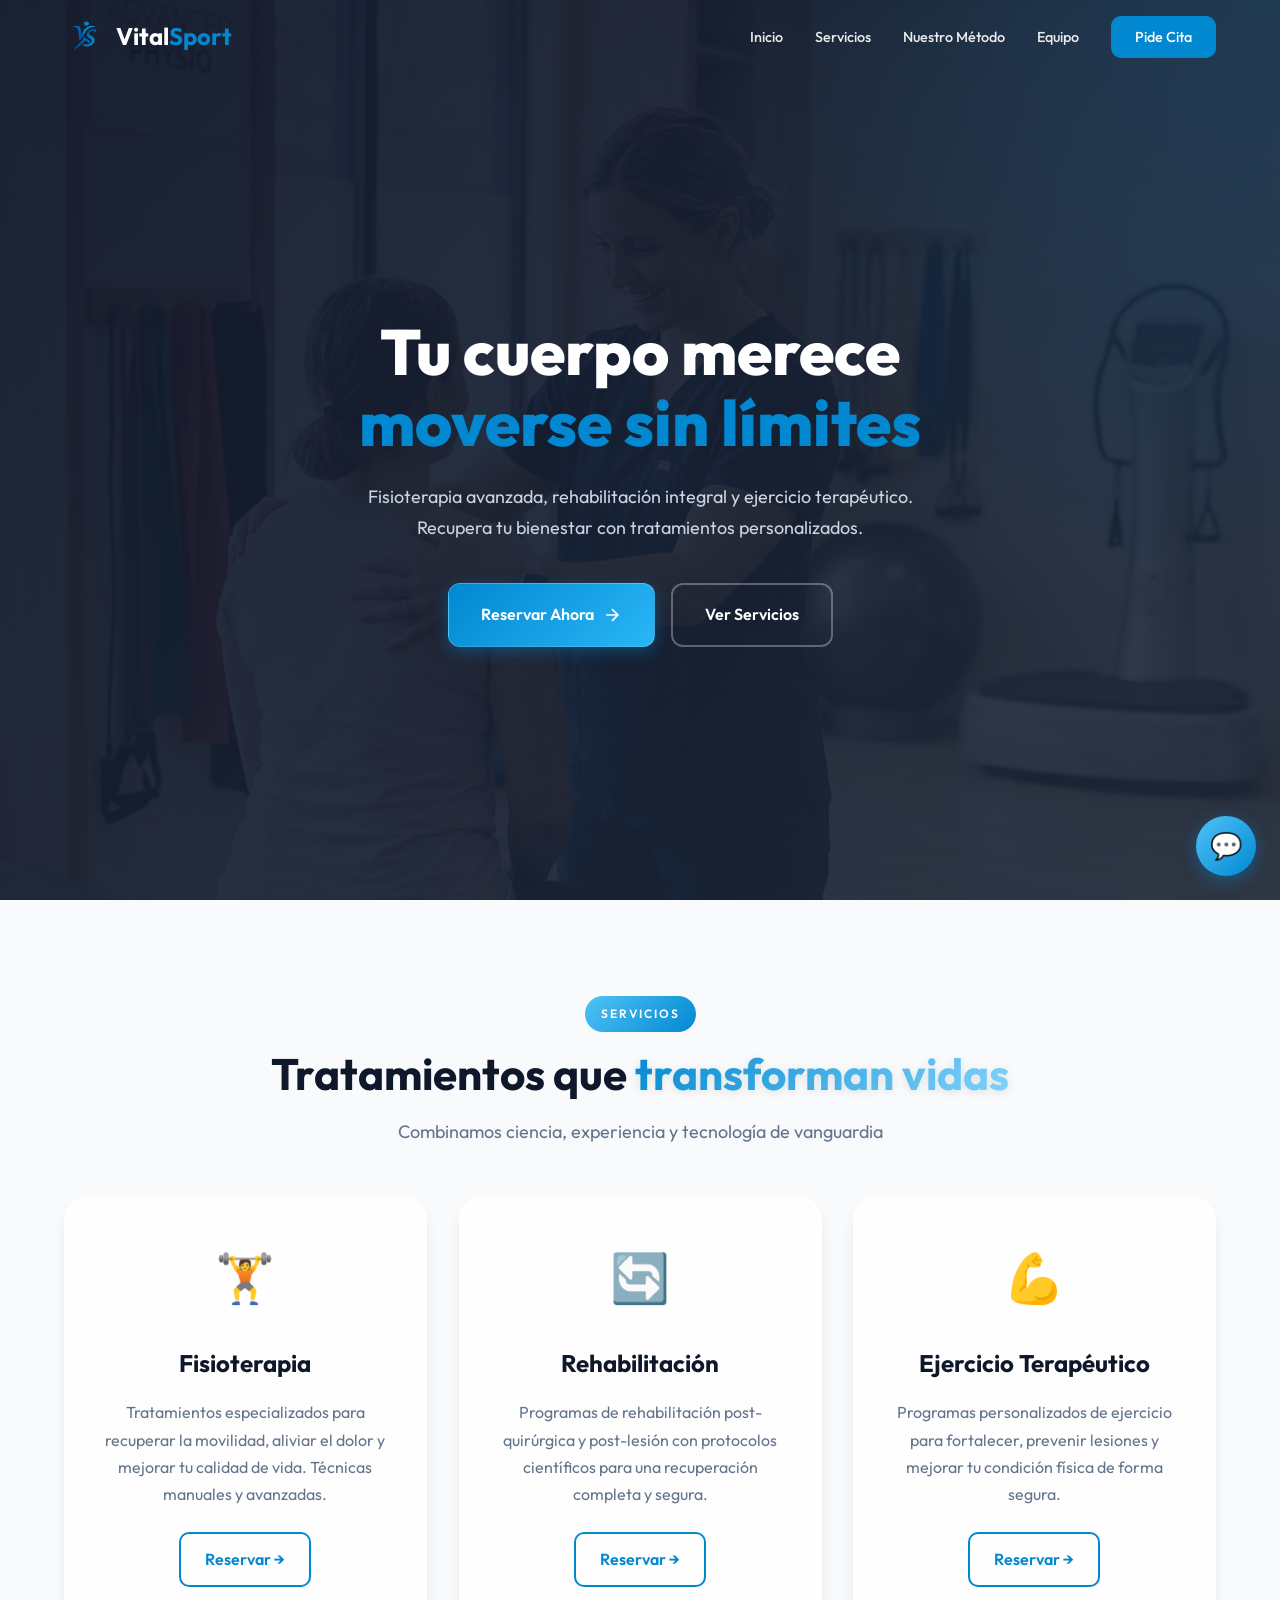
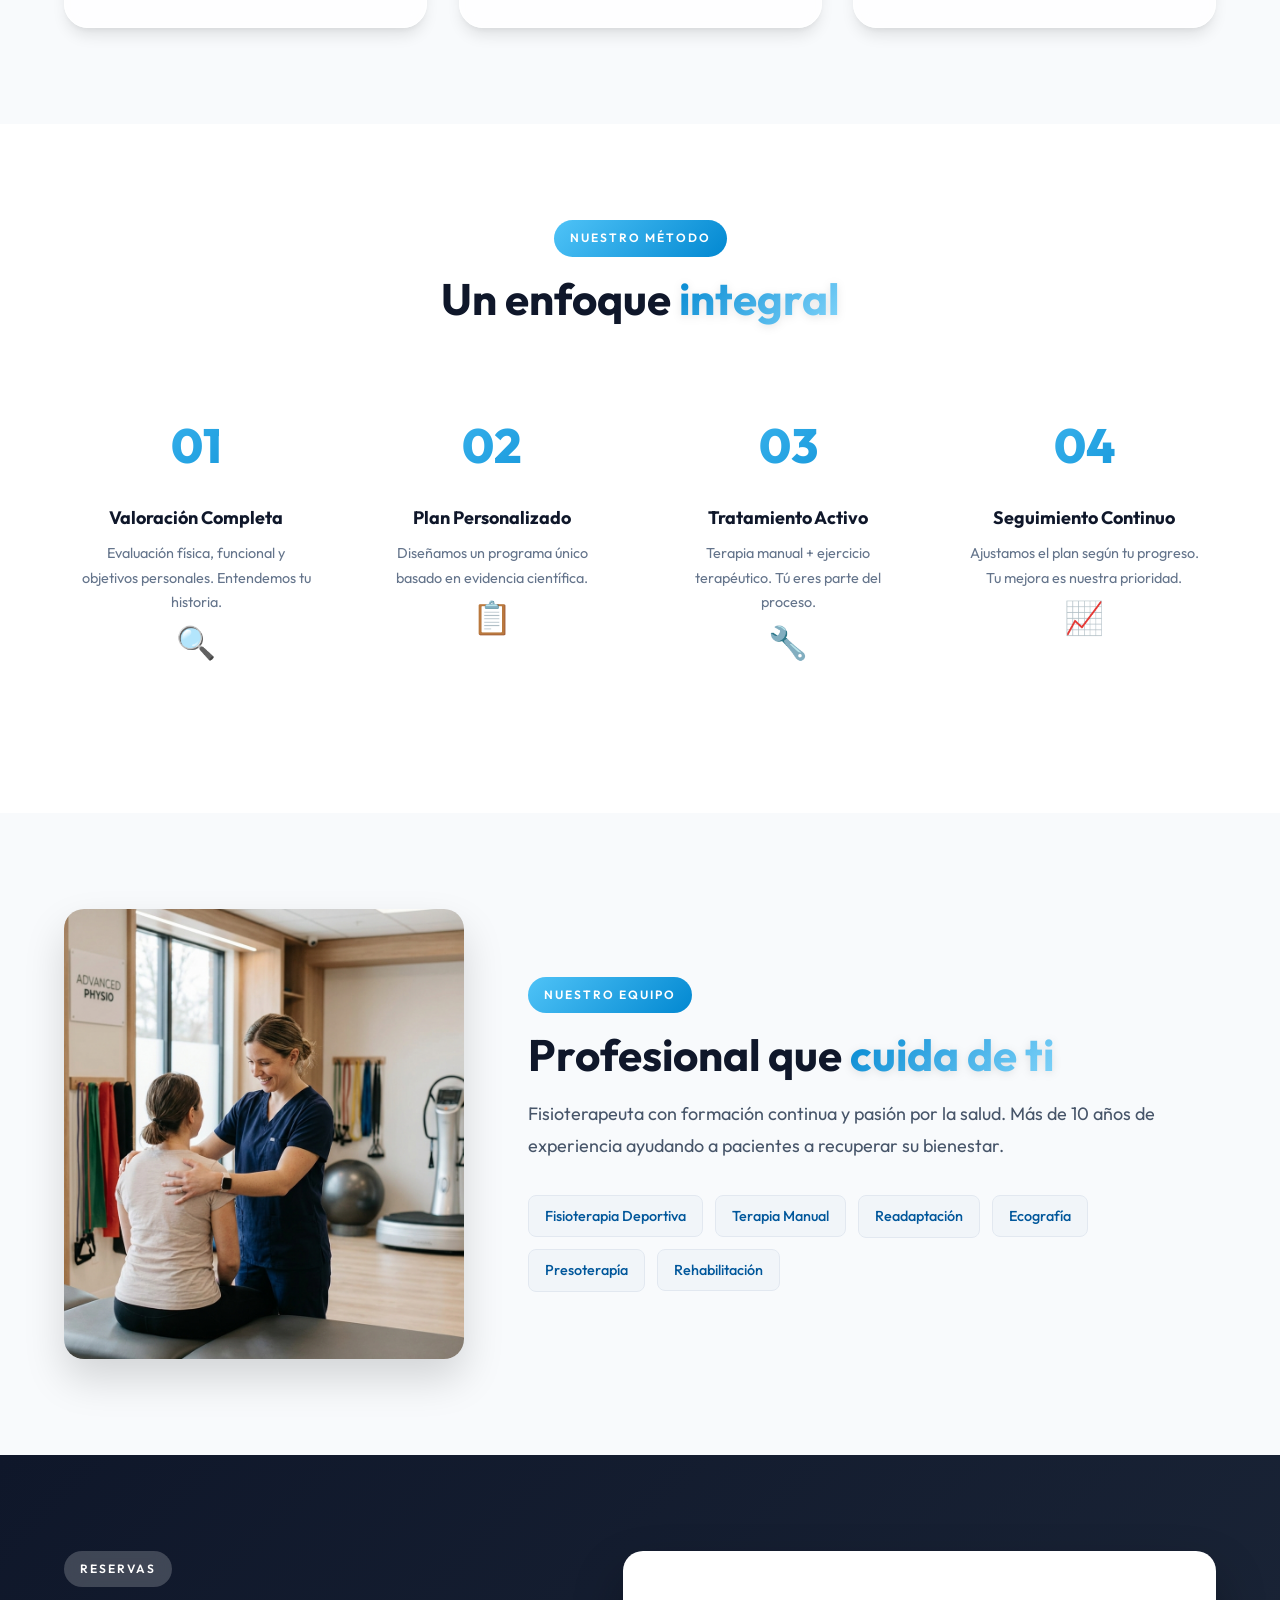
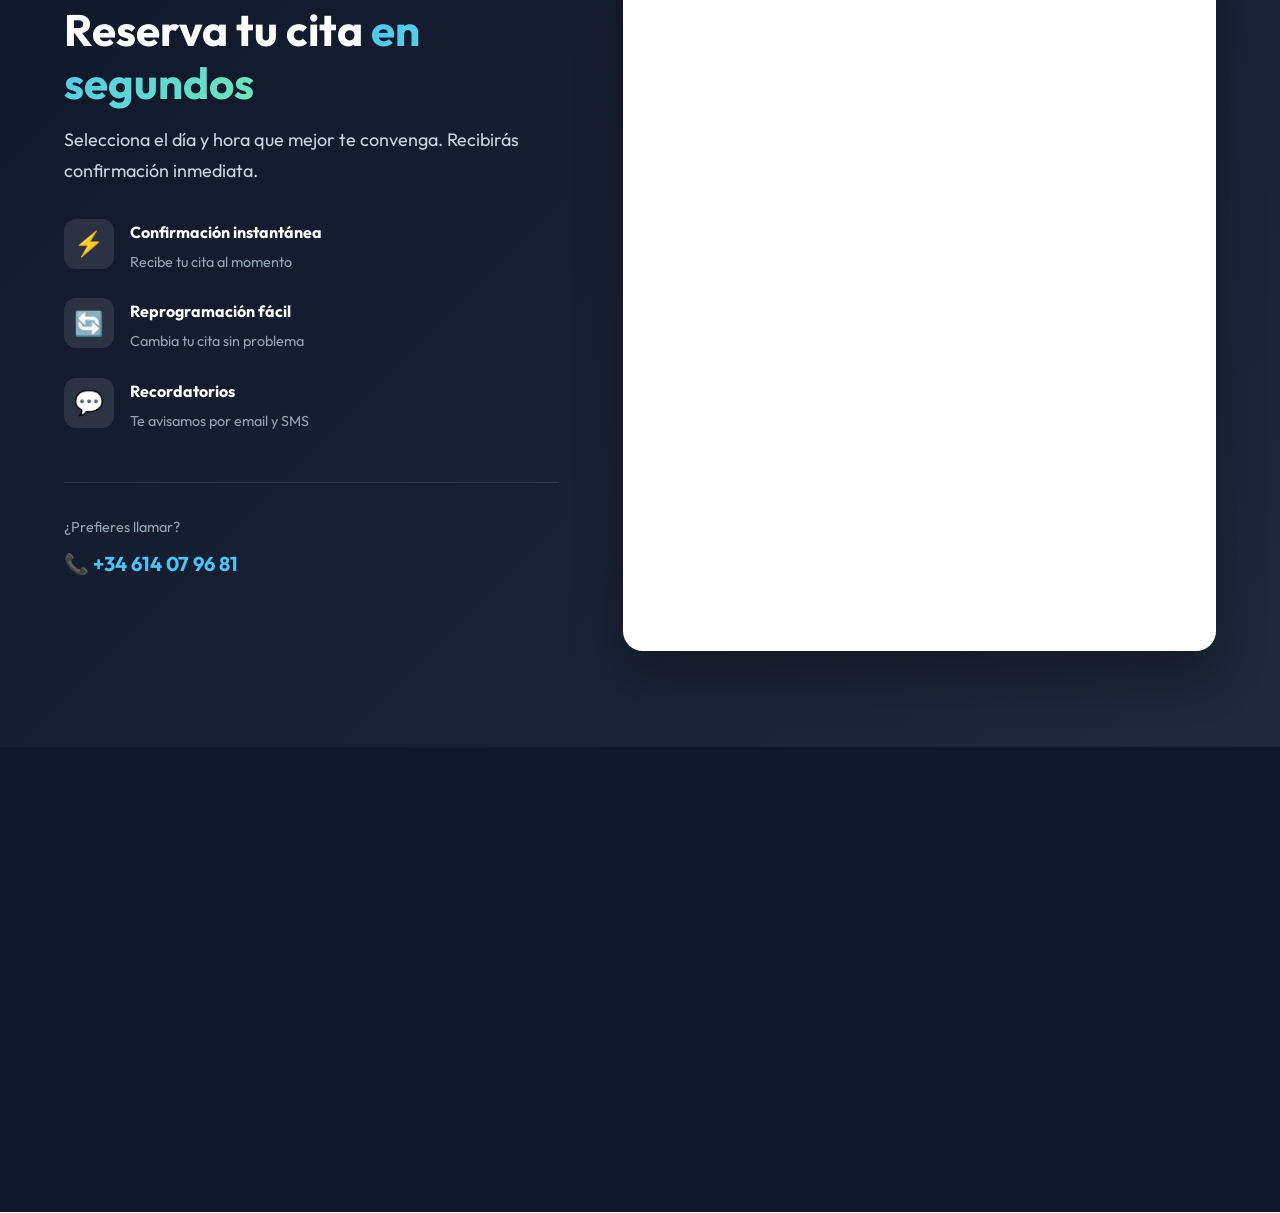
==== index.html @ 3bcfff17 "refactor: move chat assistant styles into local scope and update UI component layout" ====
<!DOCTYPE html>
<html lang="es">

<head>
    <meta charset="UTF-8">
    <meta name="viewport" content="width=device-width, initial-scale=1.0">

    <!-- Primary Meta Tags -->
    <title>VitalSport</title>
    <meta name="title" content="VitalSport - Fisioterapia Algemesí Valencia">
    <meta name="description"
        content="🏆 Clínica de Fisioterapia en Algemesí (Valencia). Especialistas en rehabilitación deportiva, ejercicio terapéutico, terapia manual y readaptación. ✅ Reserva tu cita: 614 07 96 81">
    <meta name="keywords"
        content="fisioterapia algemesí, fisioterapeuta algemesí valencia, clínica fisioterapia algemesí, rehabilitación deportiva algemesí, ejercicio terapéutico valencia, terapia manual algemesí, readaptación lesiones, fisioterapia la ribera, fisio algemesí, ecografía fisioterapia, presoterapia algemesí, vitalsport">
    <meta name="author" content="VitalSport - Clínica de Fisioterapia">
    <meta name="robots" content="index, follow, max-image-preview:large, max-snippet:-1, max-video-preview:-1">
    <link rel="canonical" href="https://vitalsport.es/">

    <!-- Geo Tags -->
    <meta name="geo.region" content="ES-V">
    <meta name="geo.placename" content="Algemesí, Valencia, España">
    <meta name="geo.position" content="39.223;-0.435">
    <meta name="ICBM" content="39.223, -0.435">

    <!-- Language -->
    <meta http-equiv="content-language" content="es-ES">
    <meta name="language" content="Spanish">

    <!-- Favicon & App Icons -->
    <link rel="icon" type="image/png" sizes="32x32" href="logo_icon.png">
    <link rel="icon" type="image/png" sizes="16x16" href="logo_icon.png">
    <link rel="apple-touch-icon" sizes="180x180" href="logo_icon.png">
    <link rel="manifest" href="manifest.json">
    <meta name="theme-color" content="#0288d1">
    <meta name="apple-mobile-web-app-capable" content="yes">
    <meta name="apple-mobile-web-app-status-bar-style" content="black-translucent">
    <meta name="apple-mobile-web-app-title" content="VitalSport">
    <meta name="application-name" content="VitalSport">
    <meta name="msapplication-TileColor" content="#0288d1">

    <!-- Open Graph / Facebook -->
    <meta property="og:type" content="website">
    <meta property="og:url" content="https://vitalsport.es/">
    <meta property="og:site_name" content="VitalSport">
    <meta property="og:title" content="Fisioterapia Algemesí Valencia | VitalSport - Tu Clínica de Confianza">
    <meta property="og:description"
        content="Clínica de fisioterapia en Algemesí especializada en rehabilitación deportiva, ejercicio terapéutico y terapia manual. Reserva tu cita: 614 07 96 81">
    <meta property="og:image" content="https://vitalsport.es/hero-image.png">
    <meta property="og:image:width" content="1200">
    <meta property="og:image:height" content="630">
    <meta property="og:image:alt" content="VitalSport - Clínica de Fisioterapia en Algemesí">
    <meta property="og:locale" content="es_ES">

    <!-- Twitter Card -->
    <meta name="twitter:card" content="summary_large_image">
    <meta name="twitter:url" content="https://vitalsport.es/">
    <meta name="twitter:title" content="Fisioterapia Algemesí | VitalSport">
    <meta name="twitter:description"
        content="Clínica de fisioterapia en Algemesí. Rehabilitación deportiva, ejercicio terapéutico y terapia manual. Reserva: 614 07 96 81">
    <meta name="twitter:image" content="https://vitalsport.es/hero-image.png">
    <meta name="twitter:image:alt" content="VitalSport - Clínica de Fisioterapia">

    <!-- Performance & Resource Hints -->
    <link rel="preconnect" href="https://fonts.googleapis.com" crossorigin>
    <link rel="preconnect" href="https://fonts.gstatic.com" crossorigin>
    <link rel="dns-prefetch" href="https://assets.calendly.com">
    <link rel="preconnect" href="https://assets.calendly.com">
    <link rel="preload" as="image" href="hero-image.png" fetchpriority="high">
    <link rel="preload" as="image" href="logo_icon.png">
    <link rel="preload" href="https://fonts.googleapis.com/css2?family=Outfit:wght@300;400;500;600;700;800&display=swap"
        as="style">

    <!-- Fonts with optimized loading -->
    <link href="https://fonts.googleapis.com/css2?family=Outfit:wght@300;400;500;600;700;800&display=swap"
        rel="stylesheet" media="print" onload="this.media='all'">
    <noscript>
        <link href="https://fonts.googleapis.com/css2?family=Outfit:wght@300;400;500;600;700;800&display=swap"
            rel="stylesheet">
    </noscript>

    <!-- Stylesheet -->
    <link rel="stylesheet" href="styles.css?v=2.0.1">

    <!-- JSON-LD Structured Data - LocalBusiness -->
    <script type="application/ld+json">
    {
      "@context": "https://schema.org",
      "@type": ["MedicalBusiness", "PhysicalTherapy", "LocalBusiness"],
      "name": "VitalSport",
      "alternateName": "VitalSport Fisioterapia",
      "description": "Clínica de fisioterapia en Algemesí especializada en rehabilitación deportiva, ejercicio terapéutico y terapia manual",
      "image": "https://vitalsport.es/hero-image.png",
      "logo": "https://vitalsport.es/logo_icon.png",
      "@id": "https://vitalsport.es/#organization",
      "url": "https://vitalsport.es",
      "telephone": "+34614079681",
      "email": "vitalsportfisioterapia@gmail.com",
      "priceRange": "€€",
      "address": {
        "@type": "PostalAddress",
        "streetAddress": "C/ Covadonga, 13B",
        "addressLocality": "Algemesí",
        "addressRegion": "Valencia",
        "postalCode": "46680",
        "addressCountry": "ES"
      },
      "geo": {
        "@type": "GeoCoordinates",
        "latitude": 39.223,
        "longitude": -0.435
      },
      "openingHoursSpecification": [
        {
          "@type": "OpeningHoursSpecification",
          "dayOfWeek": ["Monday", "Tuesday", "Wednesday", "Thursday", "Friday"],
          "opens": "09:00",
          "closes": "20:00"
        }
      ],
      "sameAs": [
        "https://www.instagram.com/vitalsport",
        "https://www.facebook.com/vitalsport",
        "https://wa.me/34614079681"
      ],
      "areaServed": [
        {
          "@type": "City",
          "name": "Algemesí"
        },
        {
          "@type": "City",
          "name": "Valencia"
        },
        {
          "@type": "AdministrativeArea",
          "name": "La Ribera"
        }
      ],
      "hasOfferCatalog": {
        "@type": "OfferCatalog",
        "name": "Servicios de Fisioterapia",
        "itemListElement": [
          {
            "@type": "Offer",
            "itemOffered": {
              "@type": "Service",
              "name": "Fisioterapia Deportiva",
              "description": "Tratamientos especializados para recuperar la movilidad y aliviar el dolor"
            }
          },
          {
            "@type": "Offer",
            "itemOffered": {
              "@type": "Service",
              "name": "Rehabilitación",
              "description": "Programas de rehabilitación post-quirúrgica y post-lesión"
            }
          },
          {
            "@type": "Offer",
            "itemOffered": {
              "@type": "Service",
              "name": "Ejercicio Terapéutico",
              "description": "Programas personalizados de ejercicio para fortalecer y prevenir lesiones"
            }
          }
        ]
      }
    }
    </script>

    <!-- JSON-LD Structured Data - BreadcrumbList -->
    <script type="application/ld+json">
    {
      "@context": "https://schema.org",
      "@type": "BreadcrumbList",
      "itemListElement": [
        {
          "@type": "ListItem",
          "position": 1,
          "name": "Inicio",
          "item": "https://vitalsport.es/"
        },
        {
          "@type": "ListItem",
          "position": 2,
          "name": "Servicios",
          "item": "https://vitalsport.es/#services"
        },
        {
          "@type": "ListItem",
          "position": 3,
          "name": "Reservar Cita",
          "item": "https://vitalsport.es/#booking"
        }
      ]
    }
    </script>

    <!-- JSON-LD Structured Data - FAQPage -->
    <script type="application/ld+json">
    {
      "@context": "https://schema.org",
      "@type": "FAQPage",
      "mainEntity": [
        {
          "@type": "Question",
          "name": "¿Dónde está ubicada la clínica VitalSport?",
          "acceptedAnswer": {
            "@type": "Answer",
            "text": "VitalSport está ubicada en C/ Covadonga, 13B, Algemesí, Valencia 46680. Atendemos a pacientes de Algemesí y toda la comarca de La Ribera."
          }
        },
        {
          "@type": "Question",
          "name": "¿Qué servicios de fisioterapia ofrecen?",
          "acceptedAnswer": {
            "@type": "Answer",
            "text": "Ofrecemos fisioterapia deportiva, rehabilitación post-quirúrgica y post-lesión, ejercicio terapéutico personalizado, terapia manual, readaptación, ecografía y presoterapía."
          }
        },
        {
          "@type": "Question",
          "name": "¿Cómo puedo reservar una cita?",
          "acceptedAnswer": {
            "@type": "Answer",
            "text": "Puedes reservar tu cita llamando al 614 07 96 81, por WhatsApp al mismo número, o a través de nuestro sistema de reservas online en la web."
          }
        },
        {
          "@type": "Question",
          "name": "¿Cuál es el horario de atención?",
          "acceptedAnswer": {
            "@type": "Answer",
            "text": "Atendemos de lunes a viernes de 9:00 a 20:00 horas."
          }
        }
      ]
    }
    </script>
</head>

<body>
    <!-- Skip to main content for accessibility -->
    <a href="#main-content" class="skip-to-content">Saltar al contenido principal</a>

    <header class="header" id="header" role="banner">
        <nav class="nav container" role="navigation" aria-label="Navegación principal">
            <a href="#home" class="nav__logo" aria-label="VitalSport - Ir al inicio">
                <img src="logo_icon.png" alt="Logo VitalSport Fisioterapia" class="logo-symbol" width="40" height="40">
                <span class="logo-text">Vital<span class="logo-accent">Sport</span></span>
            </a>
            <ul class="nav__menu" id="nav-menu">
                <li class="nav__close-li">
                    <button class="nav__close" id="nav-close" aria-label="Cerrar menú">
                        <svg width="24" height="24" viewBox="0 0 24 24" fill="none" stroke="currentColor" stroke-width="2">
                            <line x1="18" y1="6" x2="6" y2="18"></line>
                            <line x1="6" y1="6" x2="18" y2="18"></line>
                        </svg>
                    </button>
                </li>
                <li class="nav__item"><a href="#home" class="nav__link">Inicio</a></li>
                <li class="nav__item"><a href="#services" class="nav__link">Servicios</a></li>
                <li class="nav__item"><a href="#method" class="nav__link">Nuestro Método</a></li>
                <li class="nav__item"><a href="#team" class="nav__link">Equipo</a></li>
                <li class="nav__item"><a href="#booking" class="nav__link nav__cta">Pide Cita</a></li>
            </ul>
            <button class="nav__toggle" id="nav-toggle" aria-label="Abrir menú de navegación" aria-expanded="false">
                <span></span>
                <span></span>
                <span></span>
            </button>
        </nav>
    </header>

    <main id="main-content" role="main">
        <section class="hero" id="home">
            <div class="hero__overlay"></div>
            <div class="hero__content container">
                <h1 class="hero__title">Tu cuerpo merece <span class="highlight">moverse sin límites</span></h1>
                <p class="hero__subtitle">Fisioterapia avanzada, rehabilitación integral y ejercicio terapéutico.
                    Recupera
                    tu bienestar con tratamientos personalizados.</p>
                <div class="hero__buttons">
                    <a href="#booking" class="btn btn--primary btn--glow">
                        <span>Reservar Ahora</span>
                        <svg width="20" height="20" viewBox="0 0 24 24" fill="none" stroke="currentColor"
                            stroke-width="2">
                            <path d="M5 12h14M12 5l7 7-7 7" />
                        </svg>
                    </a>
                    <a href="#services" class="btn btn--secondary">Ver Servicios</a>
                </div>
            </div>
        </section>

        <section class="services" id="services">
            <div class="container">
                <div class="section-header section-header--center">
                    <span class="section-tag">Servicios</span>
                    <h2 class="section__title">Tratamientos que <span class="gradient-text">transforman vidas</span>
                    </h2>
                    <p class="section__subtitle">Combinamos ciencia, experiencia y tecnología de vanguardia</p>
                </div>

                <div class="services__grid">
                    <article class="service-card">
                        <div class="service-card__icon">🏋️</div>
                        <h3 class="service-card__title">Fisioterapia</h3>
                        <p class="service-card__description">Tratamientos especializados para recuperar la movilidad,
                            aliviar el dolor y mejorar tu calidad de vida. Técnicas manuales y avanzadas.</p>
                        <a href="#booking" class="service-card__link">Reservar →</a>
                    </article>

                    <article class="service-card">
                        <div class="service-card__icon">🔄</div>
                        <h3 class="service-card__title">Rehabilitación</h3>
                        <p class="service-card__description">Programas de rehabilitación post-quirúrgica y post-lesión
                            con
                            protocolos científicos para una recuperación completa y segura.</p>
                        <a href="#booking" class="service-card__link">Reservar →</a>
                    </article>

                    <article class="service-card">
                        <div class="service-card__icon">💪</div>
                        <h3 class="service-card__title">Ejercicio Terapéutico</h3>
                        <p class="service-card__description">Programas personalizados de ejercicio para fortalecer,
                            prevenir
                            lesiones y mejorar tu condición física de forma segura.</p>
                        <a href="#booking" class="service-card__link">Reservar →</a>
                    </article>
                </div>
            </div>
        </section>

        <section class="method" id="method">
            <div class="container">
                <div class="section-header section-header--center">
                    <span class="section-tag">Nuestro Método</span>
                    <h2 class="section__title">Un enfoque <span class="gradient-text">integral</span></h2>
                </div>

                <div class="method__steps">
                    <div class="method-step">
                        <div class="method-step__number">01</div>
                        <div class="method-step__content">
                            <h3>Valoración Completa</h3>
                            <p>Evaluación física, funcional y objetivos personales. Entendemos tu historia.</p>
                        </div>
                        <div class="method-step__icon">🔍</div>
                    </div>

                    <div class="method-step">
                        <div class="method-step__number">02</div>
                        <div class="method-step__content">
                            <h3>Plan Personalizado</h3>
                            <p>Diseñamos un programa único basado en evidencia científica.</p>
                        </div>
                        <div class="method-step__icon">📋</div>
                    </div>

                    <div class="method-step">
                        <div class="method-step__number">03</div>
                        <div class="method-step__content">
                            <h3>Tratamiento Activo</h3>
                            <p>Terapia manual + ejercicio terapéutico. Tú eres parte del proceso.</p>
                        </div>
                        <div class="method-step__icon">🔧</div>
                    </div>

                    <div class="method-step">
                        <div class="method-step__number">04</div>
                        <div class="method-step__content">
                            <h3>Seguimiento Continuo</h3>
                            <p>Ajustamos el plan según tu progreso. Tu mejora es nuestra prioridad.</p>
                        </div>
                        <div class="method-step__icon">📈</div>
                    </div>
                </div>
            </div>
        </section>

        <section class="team" id="team">
            <div class="container">
                <div class="team__layout team__layout--single">
                    <div class="team__image">
                        <img src="hero-image.png" alt="Nuestra fisioterapeuta" loading="lazy">
                    </div>
                    <div class="team__info">
                        <span class="section-tag">Nuestro Equipo</span>
                        <h2 class="section__title section__title--left">Profesional que <span
                                class="gradient-text">cuida de
                                ti</span></h2>
                        <p class="team__description">Fisioterapeuta con formación continua y pasión por la salud. Más de
                            10
                            años de experiencia ayudando a pacientes a recuperar su bienestar.</p>

                        <div class="team__skills">
                            <span class="skill-tag">Fisioterapia Deportiva</span>
                            <span class="skill-tag">Terapia Manual</span>
                            <span class="skill-tag">Readaptación</span>
                            <span class="skill-tag">Ecografía</span>
                            <span class="skill-tag">Presoterapía</span>
                            <span class="skill-tag">Rehabilitación</span>
                        </div>
                    </div>
                </div>
            </div>
        </section>

        <section class="booking" id="booking">
            <div class="container">
                <div class="booking__layout">
                    <div class="booking__info">
                        <span class="section-tag section-tag--light">Reservas</span>
                        <h2 class="section__title section__title--left section__title--light">Reserva tu cita <span
                                class="gradient-text-light">en segundos</span></h2>
                        <p class="booking__description">Selecciona el día y hora que mejor te convenga. Recibirás
                            confirmación inmediata.</p>

                        <div class="booking__benefits">
                            <div class="benefit">
                                <span class="benefit__icon">⚡</span>
                                <div>
                                    <strong>Confirmación instantánea</strong>
                                    <p>Recibe tu cita al momento</p>
                                </div>
                            </div>
                            <div class="benefit">
                                <span class="benefit__icon">🔄</span>
                                <div>
                                    <strong>Reprogramación fácil</strong>
                                    <p>Cambia tu cita sin problema</p>
                                </div>
                            </div>
                            <div class="benefit">
                                <span class="benefit__icon">💬</span>
                                <div>
                                    <strong>Recordatorios</strong>
                                    <p>Te avisamos por email y SMS</p>
                                </div>
                            </div>
                        </div>

                        <div class="booking__contact">
                            <p>¿Prefieres llamar?</p>
                            <a href="tel:614079681" class="booking__phone">📞 +34 614 07 96 81</a>
                        </div>
                    </div>

                    <div class="booking__calendly">
                        <div class="calendly-inline-widget"
                            data-url="https://calendly.com/vitalsport-vitalsport/sesion-fisioterapia?hide_event_type_details=1&hide_gdpr_banner=1&primary_color=059669"
                            style="min-width:320px;height:700px;"></div>
                        <script type="text/javascript" src="https://assets.calendly.com/assets/external/widget.js"
                            async></script>
                    </div>
                </div>
            </div>
        </section>
    </main>

    <footer class="footer" role="contentinfo">
        <div class="container">
            <div class="footer__main">
                <div class="footer__brand">
                    <a href="#home" class="footer__logo" aria-label="VitalSport - Volver al inicio">
                        <img src="logo_icon.png" alt="Logo VitalSport" class="logo-symbol" width="40" height="40">
                        <span class="logo-text">Vital<span class="logo-accent">Sport</span></span>
                    </a>
                    <p class="footer__tagline">Recuperando tu bienestar a través de tratamientos personalizados y
                        profesionales.</p>
                    <div class="footer__social">
                        <a href="https://www.instagram.com/vitalsport" target="_blank" rel="noopener noreferrer"
                            class="social-link" aria-label="Síguenos en Instagram">📸</a>
                        <a href="https://www.facebook.com/vitalsport" target="_blank" rel="noopener noreferrer"
                            class="social-link" aria-label="Síguenos en Facebook">📘</a>
                        <a href="https://wa.me/34614079681?text=Hola,%20me%20gustaría%20reservar%20una%20cita"
                            target="_blank" rel="noopener noreferrer" class="social-link"
                            aria-label="Contáctanos por WhatsApp">💬</a>
                    </div>
                </div>

                <div class="footer__links">
                    <h4>Navegación</h4>
                    <ul>
                        <li><a href="#home">Inicio</a></li>
                        <li><a href="#services">Servicios</a></li>
                        <li><a href="#method">Nuestro Método</a></li>
                        <li><a href="#team">Equipo</a></li>
                        <li><a href="#booking">Reservar</a></li>
                    </ul>
                </div>

                <div class="footer__links">
                    <h4>Servicios</h4>
                    <ul>
                        <li><a href="#services">Fisioterapia</a></li>
                        <li><a href="#services">Rehabilitación</a></li>
                        <li><a href="#services">Ejercicio Terapéutico</a></li>
                    </ul>
                </div>

                <div class="footer__contact">
                    <h4>Contacto</h4>
                    <ul>
                        <li>📍 C/ Covadonga, 13B Algemesí</li>
                        <li>📞 <a href="tel:+34614079681">614 07 96 81</a></li>
                        <li>✉️ <a href="mailto:vitalsportfisioterapia@gmail.com">vitalsportfisioterapia@gmail.com</a>
                        </li>
                        <li>🕐 L-V: 9:00 - 20:00</li>
                    </ul>
                </div>
            </div>

            <div class="footer__bottom">
                <p>&copy; 2026 VitalSport. Todos los derechos reservados.</p>
                <div class="footer__legal">
                    <a href="#">Aviso Legal</a>
                    <a href="#">Privacidad</a>
                    <a href="#">Cookies</a>
                </div>
            </div>
        </div>
    </footer>

    <script>
        // Smooth scrolling for navigation links
        document.querySelectorAll('a[href^="#"]').forEach(anchor => {
            anchor.addEventListener('click', function (e) {
                e.preventDefault();
                const target = document.querySelector(this.getAttribute('href'));
                if (target) {
                    target.scrollIntoView({
                        behavior: 'smooth',
                        block: 'start'
                    });
                    // Close mobile menu if open
                    navMenu.classList.remove('nav__menu--active');
                    navToggle.classList.remove('nav__toggle--active');
                    navToggle.setAttribute('aria-expanded', 'false');
                }
            });
        });

        // Sticky header - Throttled for performance
        const header = document.getElementById('header');
        let lastScrollY = window.scrollY;
        let ticking = false;

        window.addEventListener('scroll', () => {
            lastScrollY = window.scrollY;
            if (!ticking) {
                window.requestAnimationFrame(() => {
                    if (lastScrollY > 50) {
                        header.classList.add('header--scrolled');
                    } else {
                        header.classList.remove('header--scrolled');
                    }
                    ticking = false;
                });
                ticking = true;
            }
        }, { passive: true });

        // Mobile menu toggle
        const navToggle = document.getElementById('nav-toggle');
        const navMenu = document.getElementById('nav-menu');
        const navClose = document.getElementById('nav-close');

        navToggle.addEventListener('click', () => {
            const isExpanded = navMenu.classList.toggle('nav__menu--active');
            navToggle.classList.toggle('nav__toggle--active');
            navToggle.setAttribute('aria-expanded', isExpanded);
        });

        // Close button functionality
        navClose.addEventListener('click', () => {
            navMenu.classList.remove('nav__menu--active');
            navToggle.classList.remove('nav__toggle--active');
            navToggle.setAttribute('aria-expanded', 'false');
        });

        // Close mobile menu on escape key
        document.addEventListener('keydown', (e) => {
            if (e.key === 'Escape' && navMenu.classList.contains('nav__menu--active')) {
                navMenu.classList.remove('nav__menu--active');
                navToggle.classList.remove('nav__toggle--active');
                navToggle.setAttribute('aria-expanded', 'false');
                navToggle.focus();
            }
        });

        // Intersection Observer for animations
        const observerOptions = {
            threshold: 0.1,
            rootMargin: '0px 0px -50px 0px'
        };

        const observer = new IntersectionObserver((entries) => {
            entries.forEach(entry => {
                if (entry.isIntersecting) {
                    entry.target.classList.add('animate-in');
                    // Unobserve after animation to improve performance
                    observer.unobserve(entry.target);
                }
            });
        }, observerOptions);

        document.querySelectorAll('.service-card, .method-step, .stat-pill, .benefit').forEach(el => {
            observer.observe(el);
        });

        // Service Worker Registration for PWA
        if ('serviceWorker' in navigator) {
            window.addEventListener('load', () => {
                navigator.serviceWorker.register('/service-worker.js')
                    .then(registration => console.log('SW registered'))
                    .catch(err => console.log('SW registration failed'));
            });
        }
    </script>

    <!-- Chat Assistant -->
    <style>
        #chat-btn {
            position: fixed;
            bottom: 24px;
            right: 24px;
            width: 60px;
            height: 60px;
            border-radius: 50%;
            background: linear-gradient(135deg, #4fc3f7, #0288d1);
            color: white;
            border: none;
            font-size: 26px;
            line-height: 1;
            box-shadow: 0 4px 16px rgba(2,136,209,0.45);
            cursor: pointer;
            z-index: 9999;
            display: flex;
            align-items: center;
            justify-content: center;
            transition: transform 0.2s ease;
        }
        #chat-btn:hover { transform: scale(1.1); }
        #chat-box {
            display: none;
            position: fixed;
            bottom: 96px;
            right: 24px;
            width: 340px;
            height: 520px;
            max-height: 80vh;
            background: white;
            border-radius: 16px;
            box-shadow: 0 8px 32px rgba(0,0,0,0.18);
            flex-direction: column;
            z-index: 9999;
            overflow: hidden;
            border: 1px solid #e2e8f0;
        }
        #chat-box.chat-open { display: flex; }
        #chat-header {
            background: linear-gradient(135deg, #0288d1, #01579b);
            color: white;
            padding: 14px 18px;
            font-weight: 600;
            font-size: 15px;
            display: flex;
            align-items: center;
            justify-content: space-between;
        }
        #chat-close-btn {
            background: none;
            border: none;
            color: white;
            font-size: 22px;
            cursor: pointer;
            line-height: 1;
            padding: 0;
        }
        #chat-messages {
            flex: 1;
            padding: 14px;
            overflow-y: auto;
            display: flex;
            flex-direction: column;
            gap: 10px;
            background: #f8fafc;
        }
        .chat-message {
            padding: 10px 14px;
            border-radius: 14px;
            max-width: 82%;
            word-wrap: break-word;
            font-size: 0.9rem;
            line-height: 1.45;
        }
        .chat-message.user {
            background: #0288d1;
            color: white;
            align-self: flex-end;
            border-bottom-right-radius: 4px;
        }
        .chat-message.bot {
            background: white;
            color: #334155;
            align-self: flex-start;
            border-bottom-left-radius: 4px;
            border: 1px solid #e2e8f0;
        }
        .typing-dot {
            display: inline-flex;
            gap: 4px;
            align-items: center;
        }
        .typing-dot span {
            width: 7px;
            height: 7px;
            border-radius: 50%;
            background: #94a3b8;
            animation: tdot 1.2s ease-in-out infinite;
        }
        .typing-dot span:nth-child(2) { animation-delay: 0.2s; }
        .typing-dot span:nth-child(3) { animation-delay: 0.4s; }
        @keyframes tdot {
            0%,80%,100% { transform: translateY(0); opacity:.4; }
            40% { transform: translateY(-5px); opacity:1; }
        }
        #chat-input-area {
            display: flex;
            padding: 10px;
            border-top: 1px solid #e2e8f0;
            background: white;
            gap: 8px;
        }
        #chat-input {
            flex: 1;
            padding: 10px 14px;
            border: 1.5px solid #cbd5e1;
            border-radius: 20px;
            outline: none;
            font-size: 0.9rem;
            font-family: inherit;
        }
        #chat-input:focus { border-color: #0288d1; }
        #chat-send {
            background: #0288d1;
            color: white;
            border: none;
            padding: 10px 16px;
            border-radius: 20px;
            cursor: pointer;
            font-weight: 600;
            font-size: 0.9rem;
            font-family: inherit;
        }
        #chat-send:hover { background: #01579b; }
        @media (max-width: 480px) {
            #chat-box {
                position: fixed;
                inset: 0;
                width: 100%;
                height: 100%;
                border-radius: 0;
                bottom: 0;
                right: 0;
                max-height: 100%;
            }
        }
    </style>

    <button id="chat-btn" aria-label="Abrir chat">💬</button>
    <div id="chat-box">
        <div id="chat-header">
            <span>💬 Asistente VitalSport</span>
            <button id="chat-close-btn" aria-label="Cerrar chat">×</button>
        </div>
        <div id="chat-messages"></div>
        <div id="chat-input-area">
            <input id="chat-input" type="text" placeholder="Escribe tu pregunta..." autocomplete="off" />
            <button id="chat-send">Enviar</button>
        </div>
    </div>

    <script>
        const chatBtn = document.getElementById('chat-btn');
        const chatBox = document.getElementById('chat-box');
        const chatCloseBtn = document.getElementById('chat-close-btn');
        const chatMessages = document.getElementById('chat-messages');
        const chatInput = document.getElementById('chat-input');
        const chatSend = document.getElementById('chat-send');

        let chatHistory = [];
        let isFirstOpen = true;

        function addMessage(text, sender) {
            const div = document.createElement('div');
            div.classList.add('chat-message', sender);
            div.textContent = text;
            chatMessages.appendChild(div);
            chatMessages.scrollTop = chatMessages.scrollHeight;
        }

        function showThinking() {
            const div = document.createElement('div');
            div.classList.add('chat-message', 'bot');
            div.id = 'chat-thinking';
            div.innerHTML = '<span class="typing-dot"><span></span><span></span><span></span></span>';
            chatMessages.appendChild(div);
            chatMessages.scrollTop = chatMessages.scrollHeight;
        }

        function removeThinking() {
            const el = document.getElementById('chat-thinking');
            if (el) el.remove();
        }

        function openChat() {
            chatBox.classList.add('chat-open');
            if (isFirstOpen) {
                addMessage('¡Hola! Soy el asistente virtual de VitalSport. ¿En qué puedo ayudarte?', 'bot');
                isFirstOpen = false;
            }
            chatInput.focus();
        }

        function closeChat() {
            chatBox.classList.remove('chat-open');
        }

        chatBtn.addEventListener('click', () => {
            chatBox.classList.contains('chat-open') ? closeChat() : openChat();
        });
        chatCloseBtn.addEventListener('click', closeChat);

        async function sendMessage() {
            const text = chatInput.value.trim();
            if (!text) return;
            addMessage(text, 'user');
            chatInput.value = '';
            chatHistory.push({ role: 'user', content: text });
            showThinking();

            try {
                const res = await fetch('/api/chat.php', {
                    method: 'POST',
                    headers: { 'Content-Type': 'application/json' },
                    body: JSON.stringify({ messages: chatHistory })
                });
                removeThinking();
                const data = await res.json();
                if (data.reply) {
                    addMessage(data.reply, 'bot');
                    chatHistory.push({ role: 'assistant', content: data.reply });
                } else {
                    addMessage('Error: ' + (data.error || 'respuesta inesperada'), 'bot');
                }
            } catch (err) {
                removeThinking();
                addMessage('Error de conexión. Llámanos al 614 07 96 81.', 'bot');
            }
        }

        chatSend.addEventListener('click', sendMessage);
        chatInput.addEventListener('keypress', (e) => { if (e.key === 'Enter') sendMessage(); });
    </script>
</body>

</html>
---- styles.css ----
/* ===================================
    VitalSport - Optimized Design
    =================================== */

    :root {
        /* Colors - Vibrant Blue & Sporty */
        --primary: #0288d1;
        --primary-dark: #01579b;
        --primary-light: #4fc3f7;
        --primary-glow: rgba(2, 136, 209, 0.4);

        --secondary: #0f172a;
        --secondary-light: #1e293b;
        --accent: #29b6f6;
        --accent-glow: rgba(41, 182, 246, 0.4);

        /* Neutrals */
        --white: #ffffff;
        --gray-50: #f8fafc;
        --gray-100: #f1f5f9;
        --gray-200: #e2e8f0;
        --gray-300: #cbd5e1;
        --gray-400: #94a3b8;
        --gray-500: #64748b;
        --gray-600: #475569;
        --gray-700: #334155;
        --gray-800: #1e293b;
        --gray-900: #0f172a;

        /* Typography */
        --font-main: 'Outfit', -apple-system, BlinkMacSystemFont, 'Segoe UI', sans-serif;

        /* Spacing */
        --section-padding: 6rem;

        /* Effects */
        --shadow-sm: 0 4px 6px -1px rgba(0, 0, 0, 0.1), 0 2px 4px -1px rgba(0, 0, 0, 0.06);
        --shadow-md: 0 10px 15px -3px rgba(0, 0, 0, 0.1), 0 4px 6px -2px rgba(0, 0, 0, 0.05);
        --shadow-lg: 0 20px 25px -5px rgba(0, 0, 0, 0.1), 0 10px 10px -5px rgba(0, 0, 0, 0.04);
        --shadow-glow: 0 0 40px var(--primary-glow);

        --glass-bg: rgba(255, 255, 255, 0.7);
        --glass-border: rgba(255, 255, 255, 0.5);
        --glass-blur: blur(12px);
    }

    /* ===================================
    Reset & Base
    =================================== */
    *,
    *::before,
    *::after {
        box-sizing: border-box;
        margin: 0;
        padding: 0;
    }

    html {
        scroll-behavior: smooth;
        -webkit-font-smoothing: antialiased;
        -moz-osx-font-smoothing: grayscale;
    }

    body {
        font-family: var(--font-main);
        font-size: 1rem;
        line-height: 1.7;
        color: var(--gray-700);
        background: var(--white);
        overflow-x: hidden;
    }

    img {
        max-width: 100%;
        height: auto;
        display: block;
    }

    a {
        text-decoration: none;
        color: inherit;
    }

    ul {
        list-style: none;
    }

    .container {
        width: 100%;
        max-width: 1200px;
        margin: 0 auto;
        padding: 0 1.5rem;
    }

    /* ===================================
    Accessibility
    =================================== */
    .skip-to-content {
        position: absolute;
        top: -200px;
        left: 0;
        background: var(--primary);
        color: var(--white);
        padding: 1rem 2rem;
        text-decoration: none;
        font-weight: 600;
        z-index: 10000;
        border-radius: 0 0 8px 0;
        transition: top 0.3s ease, opacity 0.3s ease, visibility 0.3s ease;
        opacity: 0;
        visibility: hidden;
        pointer-events: none;
    }

    .skip-to-content:focus {
        top: 0;
        opacity: 1;
        visibility: visible;
        pointer-events: auto;
        outline: 3px solid var(--primary-light);
        outline-offset: 2px;
    }

    /* Enhanced focus indicators */
    a:focus-visible,
    button:focus-visible,
    input:focus-visible,
    textarea:focus-visible {
        outline: 3px solid var(--primary);
        outline-offset: 2px;
        border-radius: 4px;
    }

    /* ===================================
    Typography
    =================================== */
    .section-tag {
        display: inline-block;
        padding: 0.5rem 1rem;
        background: linear-gradient(135deg, var(--primary-light), var(--primary));
        color: var(--white);
        font-size: 0.75rem;
        font-weight: 600;
        text-transform: uppercase;
        letter-spacing: 2px;
        border-radius: 50px;
        margin-bottom: 1rem;
    }

    .section-tag--light {
        background: rgba(255, 255, 255, 0.2);
        backdrop-filter: blur(10px);
    }

    .section__title {
        font-size: clamp(2rem, 5vw, 2.75rem);
        font-weight: 700;
        color: var(--secondary);
        line-height: 1.2;
        margin-bottom: 1rem;
    }

    .section__title--left {
        text-align: left;
    }

    .section__title--light {
        color: var(--white);
    }

    .section__subtitle {
        font-size: 1.125rem;
        color: var(--gray-500);
        max-width: 600px;
    }

    .section-header {
        margin-bottom: 3rem;
    }

    .section-header--center {
        text-align: center;
    }

    .section-header--center .section__subtitle {
        margin: 0 auto;
    }

    .gradient-text {
        background: linear-gradient(135deg, var(--primary), #81d4fa);
        -webkit-background-clip: text;
        -webkit-text-fill-color: transparent;
        background-clip: text;
        filter: drop-shadow(0 2px 4px rgba(0, 0, 0, 0.1));
    }

    .gradient-text-light {
        background: linear-gradient(135deg, var(--primary-light), #6ee7b7);
        -webkit-background-clip: text;
        -webkit-text-fill-color: transparent;
        background-clip: text;
    }

    .highlight {
        color: var(--primary);
    }

    /* ===================================
    Buttons
    =================================== */
    .btn {
        display: inline-flex;
        align-items: center;
        gap: 0.5rem;
        padding: 1rem 2rem;
        font-family: var(--font-main);
        font-size: 1rem;
        font-weight: 600;
        border-radius: 12px;
        cursor: pointer;
        transition: all 0.3s ease;
        border: none;
    }

    .btn--primary {
        background: linear-gradient(135deg, var(--primary), #29b6f6);
        color: var(--white);
        box-shadow: 0 4px 15px var(--primary-glow);
        border: 1px solid rgba(255, 255, 255, 0.2);
    }

    .btn--primary:hover {
        transform: translateY(-3px) scale(1.02);
        box-shadow: 0 0 30px var(--primary-glow);
        color: var(--secondary);
    }

    .btn--secondary {
        background: transparent;
        color: var(--white);
        border: 2px solid rgba(255, 255, 255, 0.3);
    }

    .btn--secondary:hover {
        background: rgba(255, 255, 255, 0.1);
        border-color: rgba(255, 255, 255, 0.5);
    }

    .btn--glow {
        animation: pulse-glow 2s ease-in-out infinite;
    }

    @keyframes pulse-glow {

        0%,
        100% {
            box-shadow: 0 4px 15px var(--primary-glow);
        }

        50% {
            box-shadow: 0 4px 30px var(--primary-glow);
        }
    }

    .btn--large {
        padding: 1.25rem 2.5rem;
        font-size: 1.125rem;
    }

    /* ===================================
    Header & Navigation
    =================================== */
    .header {
        position: fixed;
        top: 0;
        left: 0;
        width: 100%;
        z-index: 1000;
        padding: 1rem 0;
        transition: all 0.3s ease;
    }

    .header--scrolled {
        background: var(--glass-bg);
        backdrop-filter: var(--glass-blur);
        -webkit-backdrop-filter: var(--glass-blur);
        border-bottom: 1px solid var(--glass-border);
        padding: 0.75rem 0;
    }

    .nav {
        display: flex;
        align-items: center;
        justify-content: space-between;
    }

    .nav__logo {
        display: flex;
        align-items: center;
        gap: 0.75rem;
    }

    .logo-symbol {
        height: 40px;
        width: auto;
        object-fit: contain;
        transition: transform 0.3s ease;
    }

    .logo-text {
        font-size: 1.5rem;
        font-weight: 700;
        color: var(--white);
        transition: color 0.3s ease;
    }

    .header--scrolled .logo-text {
        color: var(--secondary);
    }

    .logo-accent {
        color: var(--primary);
    }

    .header--scrolled .logo-symbol {
        height: 32px;
    }

    .nav__logo:hover .logo-symbol {
        transform: scale(1.1) rotate(5deg);
    }

    .nav__menu {
        display: flex;
        align-items: center;
        gap: 2rem;
    }

    .nav__link {
        font-size: 0.9rem;
        font-weight: 500;
        color: rgba(255, 255, 255, 0.9);
        transition: all 0.3s ease;
    }

    .header--scrolled .nav__link {
        color: var(--gray-600);
    }

    .nav__link:hover {
        color: var(--primary-light);
    }

    .header--scrolled .nav__link:hover {
        color: var(--primary);
    }

    .nav__cta {
        background: var(--primary);
        color: var(--white) !important;
        padding: 0.75rem 1.5rem;
        border-radius: 10px;
    }

    .nav__cta:hover {
        background: var(--primary-dark);
        transform: translateY(-2px);
    }

    .nav__toggle {
        display: none;
        flex-direction: column;
        gap: 5px;
        background: none;
        border: none;
        cursor: pointer;
        padding: 0.5rem;
    }

    .nav__toggle span {
        display: block;
        width: 24px;
        height: 2px;
        background: var(--white);
        border-radius: 2px;
        transition: all 0.3s ease;
    }

    .header--scrolled .nav__toggle span {
        background: var(--secondary);
    }

    .nav__close {
        display: none;
    }

    .nav__close-li {
        display: contents;
    }

    /* ===================================
    Hero Section - Centered
    =================================== */
    .hero {
        position: relative;
        min-height: 100vh;
        display: flex;
        align-items: center;
        justify-content: center;
        background: linear-gradient(135deg, var(--secondary) 0%, var(--secondary-light) 100%);
        background-image: url('hero-image.png');
        background-size: cover;
        background-position: center;
        text-align: center;
    }

    .hero__overlay {
        position: absolute;
        inset: 0;
        background: linear-gradient(135deg, rgba(15, 23, 42, 0.95) 0%, rgba(30, 41, 59, 0.8) 100%);
        background: radial-gradient(circle at top right, rgba(2, 136, 209, 0.15), transparent 40%),
            linear-gradient(135deg, rgba(15, 23, 42, 0.95) 0%, rgba(30, 41, 59, 0.9) 100%);
    }

    .hero__content {
        position: relative;
        z-index: 1;
        padding: 8rem 1.5rem 4rem;
        max-width: 800px;
    }

    .hero__badge {
        display: inline-block;
        padding: 0.5rem 1rem;
        background: rgba(255, 255, 255, 0.1);
        border: 1px solid rgba(255, 255, 255, 0.2);
        border-radius: 50px;
        color: var(--primary-light);
        font-size: 0.875rem;
        font-weight: 500;
        margin-bottom: 1.5rem;
        backdrop-filter: blur(10px);
    }

    .hero__title {
        font-size: clamp(2.5rem, 6vw, 4rem);
        font-weight: 800;
        color: var(--white);
        line-height: 1.1;
        margin-bottom: 1.5rem;
    }

    .hero__subtitle {
        font-size: 1.125rem;
        color: var(--gray-300);
        margin-bottom: 2.5rem;
        max-width: 600px;
        margin-left: auto;
        margin-right: auto;
    }

    .hero__buttons {
        display: flex;
        gap: 1rem;
        justify-content: center;
        flex-wrap: wrap;
    }

    /* ===================================
    Services Section - 3 Equal Cards
    =================================== */
    .services {
        padding: var(--section-padding) 0;
        background: var(--gray-50);
    }

    .services__grid {
        display: grid;
        grid-template-columns: repeat(3, 1fr);
        gap: 2rem;
    }

    .service-card {
        background: rgba(255, 255, 255, 0.8);
        padding: 2.5rem;
        border-radius: 24px;
        border: 1px solid var(--white);
        backdrop-filter: blur(10px);
        box-shadow: var(--shadow-md);
        text-align: center;
        transition: all 0.4s ease;
        opacity: 0;
        transform: translateY(30px);
        will-change: transform, opacity;
        backface-visibility: hidden;
    }

    .service-card.animate-in {
        opacity: 1;
        transform: translateY(0);
    }

    .service-card:hover {
        transform: translateY(-10px);
        box-shadow: 0 20px 40px rgba(2, 136, 209, 0.15);
        border-color: var(--primary);
        background: rgba(255, 255, 255, 0.95);
    }

    .service-card__icon {
        font-size: 3rem;
        margin-bottom: 1.5rem;
    }

    .service-card__title {
        font-size: 1.5rem;
        font-weight: 700;
        color: var(--secondary);
        margin-bottom: 1rem;
    }

    .service-card__description {
        color: var(--gray-500);
        margin-bottom: 1.5rem;
        line-height: 1.7;
    }

    .service-card__link {
        display: inline-block;
        padding: 0.75rem 1.5rem;
        border: 2px solid var(--primary);
        border-radius: 10px;
        font-weight: 600;
        color: var(--primary);
        transition: all 0.3s ease;
    }

    .service-card__link:hover {
        background: var(--primary);
        color: var(--white);
    }

    /* ===================================
    Method Section
    =================================== */
    .method {
        padding: var(--section-padding) 0;
        background: var(--white);
    }

    .method__steps {
        display: grid;
        grid-template-columns: repeat(4, 1fr);
        gap: 2rem;
        margin-top: 3rem;
    }

    .method-step {
        text-align: center;
        position: relative;
        padding: 2rem 1rem;
        opacity: 0;
        transform: translateY(30px);
        will-change: transform, opacity;
    }

    .method-step.animate-in {
        opacity: 1;
        transform: translateY(0);
        transition: all 0.6s ease;
    }

    .method-step__number {
        font-size: 3rem;
        font-weight: 800;
        background: linear-gradient(135deg, var(--primary-light), var(--primary));
        -webkit-background-clip: text;
        -webkit-text-fill-color: transparent;
        background-clip: text;
        margin-bottom: 1rem;
    }

    .method-step__icon {
        font-size: 2rem;
        margin-bottom: 1rem;
    }

    .method-step__content h3 {
        font-size: 1.125rem;
        font-weight: 700;
        color: var(--secondary);
        margin-bottom: 0.5rem;
    }

    .method-step__content p {
        font-size: 0.9rem;
        color: var(--gray-500);
    }

    /* ===================================
    Team Section - Single Person
    =================================== */
    .team {
        padding: var(--section-padding) 0;
        background: var(--gray-50);
    }

    .team__layout {
        display: grid;
        grid-template-columns: 1fr 1fr;
        gap: 4rem;
        align-items: center;
    }

    .team__layout--single {
        grid-template-columns: 400px 1fr;
    }

    .team__image img {
        width: 100%;
        height: 450px;
        object-fit: cover;
        border-radius: 20px;
        box-shadow: 0 20px 40px rgba(0, 0, 0, 0.15);
    }

    .team__description {
        color: var(--gray-600);
        font-size: 1.125rem;
        margin-bottom: 2rem;
        line-height: 1.8;
    }

    .team__skills {
        display: flex;
        flex-wrap: wrap;
        gap: 0.75rem;
        margin-top: 1rem;
    }

    .skill-tag {
        padding: 0.5rem 1rem;
        background: var(--gray-100);
        color: var(--primary-dark);
        font-weight: 500;
        font-size: 0.9rem;
        border-radius: 8px;
        border: 1px solid var(--gray-200);
        transition: all 0.3s ease;
        opacity: 0;
        transform: translateY(20px);
        animation: fadeInUp 0.5s ease forwards;
    }

    .skill-tag:nth-child(2) {
        animation-delay: 0.1s;
    }

    .skill-tag:nth-child(3) {
        animation-delay: 0.2s;
    }

    .skill-tag:nth-child(4) {
        animation-delay: 0.3s;
    }

    .skill-tag:nth-child(5) {
        animation-delay: 0.4s;
    }

    .skill-tag:hover {
        background: var(--primary);
        color: var(--white);
        border-color: var(--primary);
        transform: translateY(-3px);
        box-shadow: 0 4px 12px var(--primary-glow);
    }

    @keyframes fadeInUp {
        to {
            opacity: 1;
            transform: translateY(0);
        }
    }

    /* ===================================
    Booking Section with Calendly
    =================================== */
    .booking {
        padding: var(--section-padding) 0;
        background: linear-gradient(135deg, var(--secondary) 0%, var(--secondary-light) 100%);
    }

    .booking__layout {
        display: grid;
        grid-template-columns: 1fr 1.2fr;
        gap: 4rem;
        align-items: start;
    }

    .booking__description {
        color: var(--gray-300);
        font-size: 1.125rem;
        margin-bottom: 2rem;
    }

    .booking__benefits {
        display: flex;
        flex-direction: column;
        gap: 1.5rem;
        margin-bottom: 3rem;
    }

    .benefit {
        display: flex;
        align-items: flex-start;
        gap: 1rem;
        opacity: 0;
        transform: translateX(-20px);
    }

    .benefit.animate-in {
        opacity: 1;
        transform: translateX(0);
        transition: all 0.5s ease;
    }

    .benefit__icon {
        font-size: 1.5rem;
        width: 50px;
        height: 50px;
        background: rgba(255, 255, 255, 0.1);
        border-radius: 12px;
        display: flex;
        align-items: center;
        justify-content: center;
    }

    .benefit strong {
        display: block;
        color: var(--white);
        margin-bottom: 0.25rem;
    }

    .benefit p {
        color: var(--gray-400);
        font-size: 0.9rem;
        margin: 0;
    }

    .booking__contact {
        padding-top: 2rem;
        border-top: 1px solid rgba(255, 255, 255, 0.1);
    }

    .booking__contact p {
        color: var(--gray-400);
        font-size: 0.9rem;
        margin-bottom: 0.5rem;
    }

    .booking__phone {
        font-size: 1.25rem;
        font-weight: 700;
        color: var(--primary-light);
        transition: color 0.3s ease;
    }

    .booking__phone:hover {
        color: var(--white);
    }

    .booking__calendly {
        background: var(--white);
        border-radius: 20px;
        overflow: hidden;
        box-shadow: 0 25px 50px rgba(0, 0, 0, 0.3);
    }

    /* ===================================
    CTA Section
    =================================== */
    .cta {
        padding: 5rem 0;
        background: linear-gradient(135deg, var(--primary), var(--primary-dark));
        text-align: center;
    }

    .cta__title {
        font-size: clamp(1.75rem, 4vw, 2.5rem);
        font-weight: 700;
        color: var(--white);
        margin-bottom: 1rem;
    }

    .cta__text {
        color: rgba(255, 255, 255, 0.8);
        font-size: 1.125rem;
        margin-bottom: 2rem;
    }

    /* ===================================
    Footer
    =================================== */
    .footer {
        background: var(--gray-900);
        padding: 5rem 0 2rem;
        content-visibility: auto;
        contain-intrinsic-size: 500px;
    }

    .footer__main {
        display: grid;
        grid-template-columns: 2fr 1fr 1fr 1fr;
        gap: 3rem;
        margin-bottom: 4rem;
    }

    .footer__logo {
        display: flex;
        align-items: center;
        gap: 0.75rem;
        margin-bottom: 1rem;
    }

    .footer__tagline {
        color: var(--gray-400);
        margin-bottom: 1.5rem;
        line-height: 1.7;
    }

    .footer__social {
        display: flex;
        gap: 0.75rem;
    }

    .social-link {
        width: 40px;
        height: 40px;
        background: rgba(255, 255, 255, 0.1);
        border-radius: 10px;
        display: flex;
        align-items: center;
        justify-content: center;
        font-size: 1.25rem;
        transition: all 0.3s ease;
    }

    .social-link:hover {
        background: var(--primary);
        transform: translateY(-3px);
    }

    .footer__links h4,
    .footer__contact h4 {
        color: var(--white);
        font-size: 0.9rem;
        font-weight: 600;
        text-transform: uppercase;
        letter-spacing: 1px;
        margin-bottom: 1.5rem;
    }

    .footer__links ul,
    .footer__contact ul {
        display: flex;
        flex-direction: column;
        gap: 0.75rem;
    }

    .footer__links a,
    .footer__contact li {
        color: var(--gray-400);
        font-size: 0.95rem;
        transition: color 0.3s ease;
        white-space: nowrap;
    }

    .footer__contact a {
        color: var(--gray-400);
        transition: color 0.3s ease;
    }

    .footer__contact a:hover {
        color: var(--primary-light);
    }

    .footer__links a:hover {
        color: var(--primary-light);
    }

    .footer__bottom {
        display: flex;
        justify-content: space-between;
        align-items: center;
        padding-top: 2rem;
        border-top: 1px solid rgba(255, 255, 255, 0.1);
    }

    .footer__bottom p {
        color: var(--gray-500);
        font-size: 0.875rem;
    }

    .footer__legal {
        display: flex;
        gap: 2rem;
    }

    .footer__legal a {
        color: var(--gray-500);
        font-size: 0.875rem;
        transition: color 0.3s ease;
    }

    .footer__legal a:hover {
        color: var(--primary-light);
    }

    /* ===================================
    Responsive
    =================================== */
    @media (max-width: 1024px) {
        .services__grid {
            grid-template-columns: repeat(2, 1fr);
        }

        .method__steps {
            grid-template-columns: repeat(2, 1fr);
        }

        .team__layout,
        .team__layout--single {
            grid-template-columns: 1fr;
        }

        .booking__layout {
            grid-template-columns: 1fr;
        }

        .footer__main {
            grid-template-columns: repeat(2, 1fr);
        }
    }

    @media (max-width: 768px) {
        :root {
            --section-padding: 4rem;
        }

        .nav__menu {
            position: fixed;
            top: 0;
            right: -100%;
            width: 100%;
            max-width: 100%;
            height: 100vh;
            background: var(--white);
            flex-direction: column;
            justify-content: center;
            align-items: center;
            padding: 2rem;
            gap: 0;
            box-shadow: none;
            transition: right 0.3s ease;
            z-index: 998;
        }

        .nav__menu--active {
            right: 0;
        }

        .nav__close {
            position: absolute;
            top: 1.5rem;
            right: 1.5rem;
            background: none;
            border: none;
            cursor: pointer;
            padding: 0.5rem;
            display: flex;
            align-items: center;
            justify-content: center;
            color: var(--gray-700);
            transition: all 0.3s ease;
            border-radius: 8px;
        }

        .nav__close:hover {
            background: var(--gray-200);
            color: var(--primary);
            transform: rotate(90deg);
        }

        .nav__close svg {
            width: 24px;
            height: 24px;
        }

        .nav__item {
            width: 100%;
            text-align: center;
            border-bottom: 1px solid var(--gray-200);
        }

        .nav__item:last-of-type {
            border-bottom: none;
        }

        .nav__link {
            color: var(--gray-800) !important;
            font-size: 1.125rem;
            font-weight: 500;
            padding: 1.25rem 1.5rem;
            display: block;
            transition: all 0.3s ease;
        }

        .nav__link:hover {
            background: var(--gray-100);
            color: var(--primary) !important;
        }

        .nav__cta {
            background: var(--primary) !important;
            color: var(--white) !important;
            padding: 1rem 2rem !important;
            border-radius: 12px !important;
            margin: 2rem auto 0 !important;
            font-size: 1.125rem !important;
            font-weight: 600 !important;
            text-align: center;
            display: block;
            width: calc(100% - 3rem);
            max-width: 280px;
            border: none !important;
        }

        .nav__cta:hover {
            background: var(--primary-dark) !important;
            transform: translateY(-2px) !important;
        }

        .nav__toggle {
            display: flex;
        }

        .nav__toggle--active span:nth-child(1) {
            transform: rotate(45deg) translate(5px, 5px);
        }

        .nav__toggle--active span:nth-child(2) {
            opacity: 0;
        }

        .nav__toggle--active span:nth-child(3) {
            transform: rotate(-45deg) translate(7px, -6px);
        }

        .hero__title {
            font-size: 2.5rem;
        }

        .hero__buttons {
            flex-direction: column;
            width: 100%;
            max-width: 300px;
            margin: 0 auto;
        }

        .services__grid {
            grid-template-columns: 1fr;
        }

        .method__steps {
            grid-template-columns: 1fr;
        }

        .team__image img {
            height: 350px;
        }

        .team__stats {
            justify-content: center;
        }

        .footer__main {
            grid-template-columns: 1fr;
            text-align: center;
        }

        .footer__logo {
            justify-content: center;
        }

        .footer__social {
            justify-content: center;
        }

        .footer__bottom {
            flex-direction: column;
            gap: 1rem;
        }

        .footer__legal {
            justify-content: center;
        }
    }

    @media (max-width: 480px) {
        .stat-pill {
            padding: 1rem 1.25rem;
        }

        .stat-pill__number {
            font-size: 1.5rem;
        }

        .btn {
            width: 100%;
            justify-content: center;
        }
    }
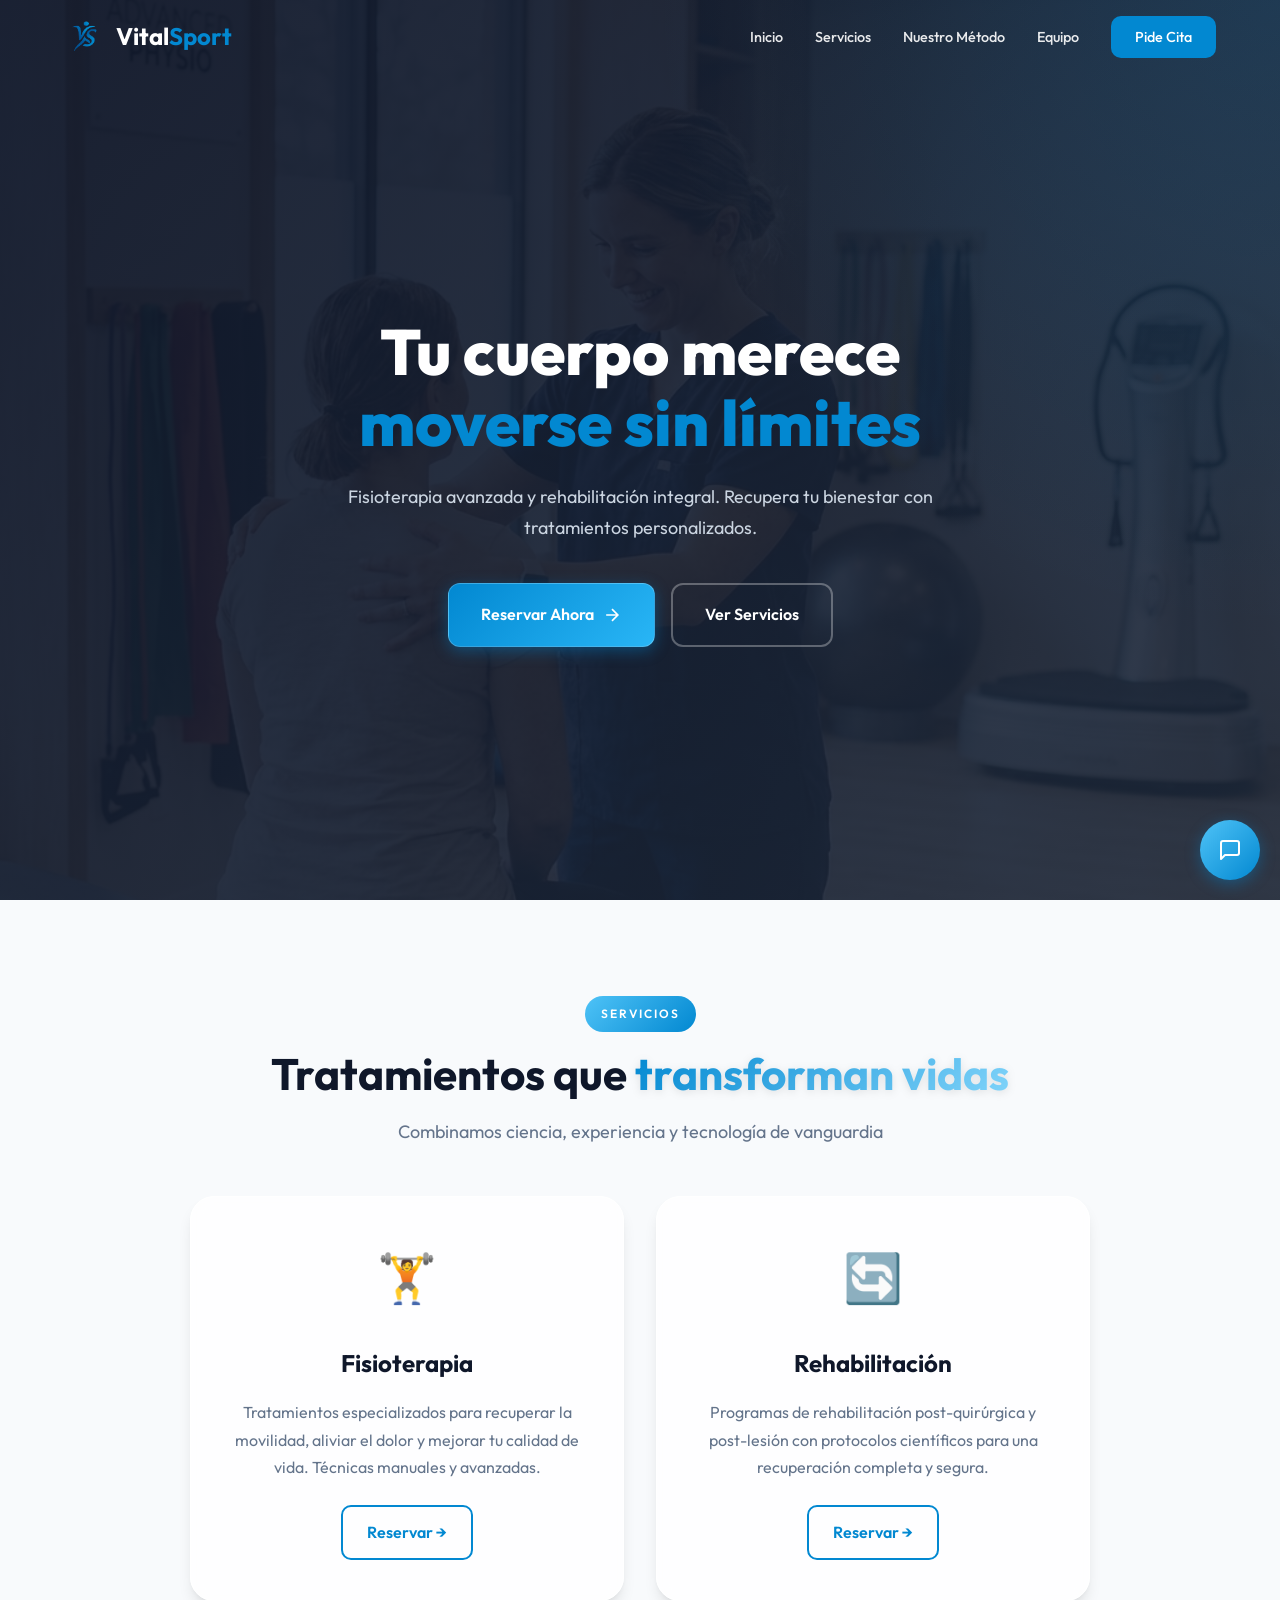
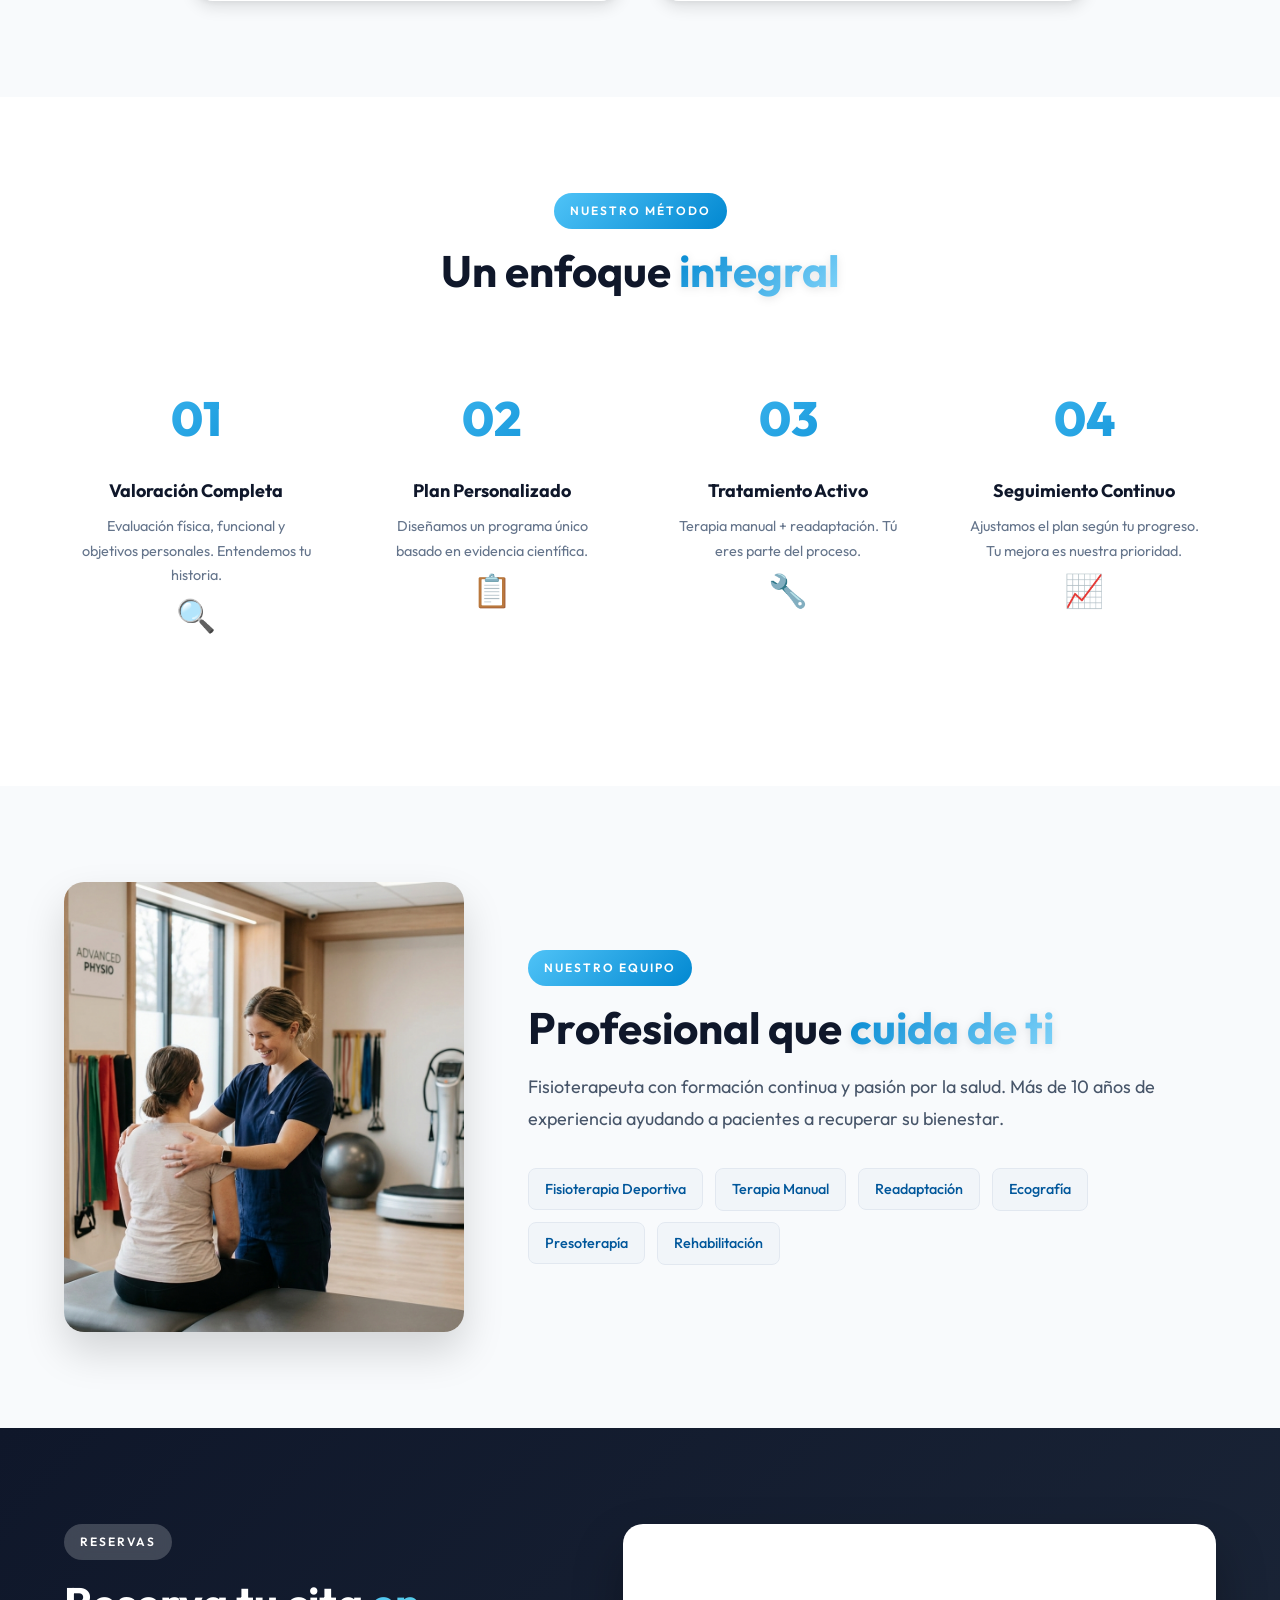
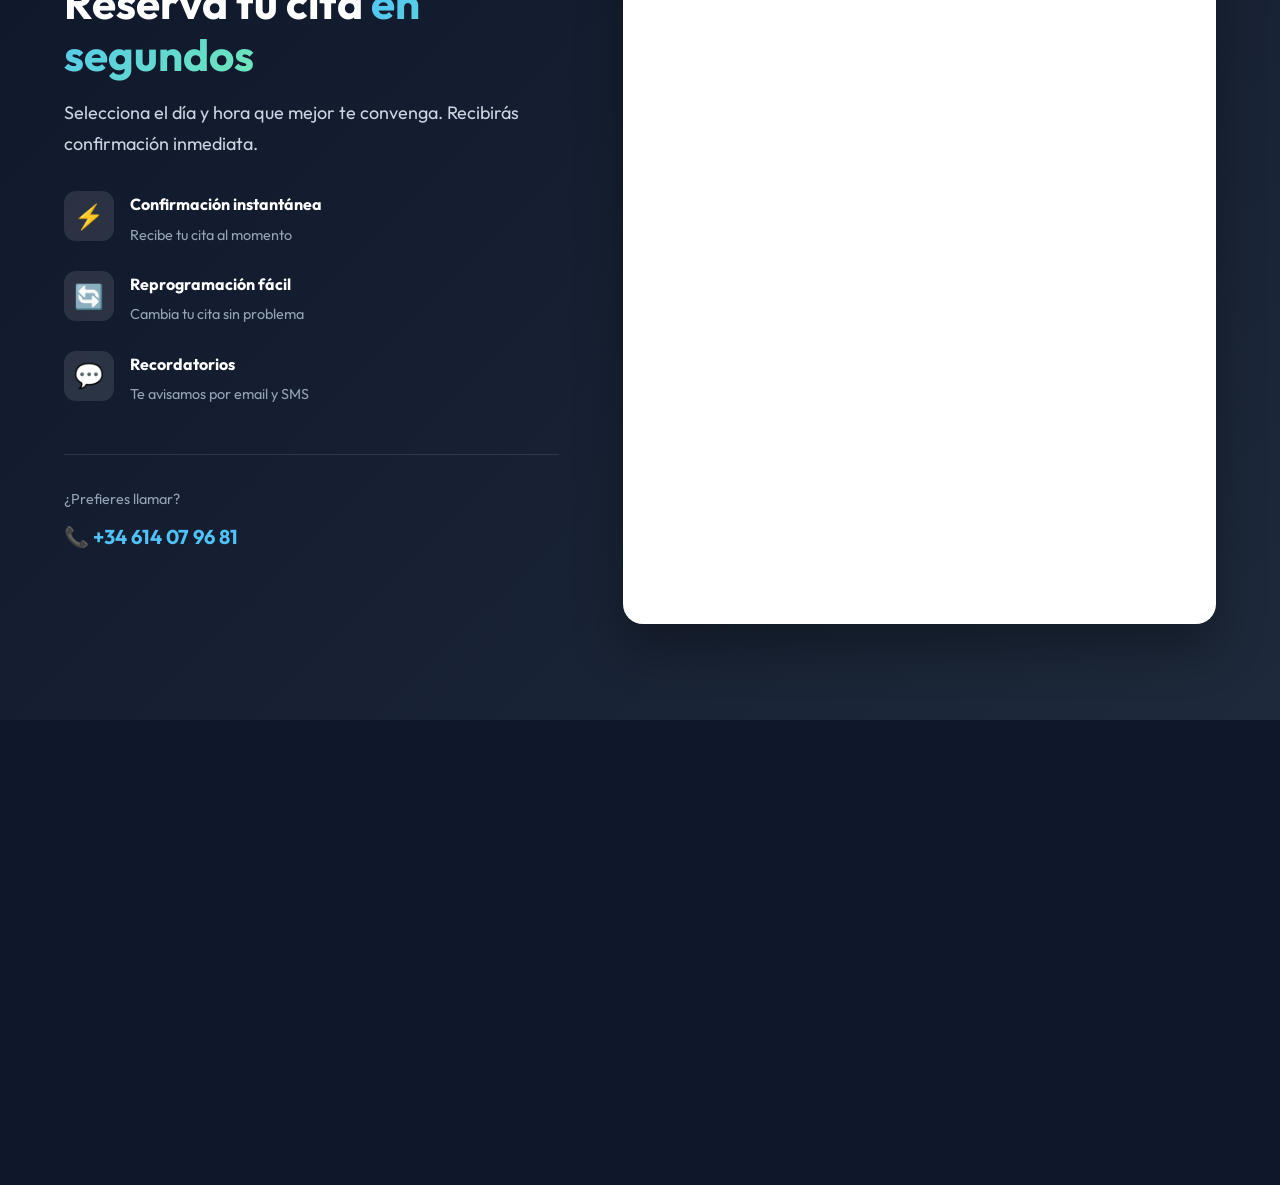
==== commit 8c495f4b: "sync: traer a git la versión publicada en vitalsport.es La web en producción se editó directamente e" ====
--- a/index.html
+++ b/index.html
@@ -9,9 +9,9 @@
     <title>VitalSport</title>
     <meta name="title" content="VitalSport - Fisioterapia Algemesí Valencia">
     <meta name="description"
-        content="🏆 Clínica de Fisioterapia en Algemesí (Valencia). Especialistas en rehabilitación deportiva, ejercicio terapéutico, terapia manual y readaptación. ✅ Reserva tu cita: 614 07 96 81">
+        content="🏆 Clínica de Fisioterapia en Algemesí (Valencia). Especialistas en rehabilitación deportiva, terapia manual y readaptación. ✅ Reserva tu cita: 614 07 96 81">
     <meta name="keywords"
-        content="fisioterapia algemesí, fisioterapeuta algemesí valencia, clínica fisioterapia algemesí, rehabilitación deportiva algemesí, ejercicio terapéutico valencia, terapia manual algemesí, readaptación lesiones, fisioterapia la ribera, fisio algemesí, ecografía fisioterapia, presoterapia algemesí, vitalsport">
+        content="fisioterapia algemesí, fisioterapeuta algemesí valencia, clínica fisioterapia algemesí, rehabilitación deportiva algemesí, terapia manual algemesí, readaptación lesiones, fisioterapia la ribera, fisio algemesí, ecografía fisioterapia, presoterapia algemesí, vitalsport">
     <meta name="author" content="VitalSport - Clínica de Fisioterapia">
     <meta name="robots" content="index, follow, max-image-preview:large, max-snippet:-1, max-video-preview:-1">
     <link rel="canonical" href="https://vitalsport.es/">
@@ -44,7 +44,7 @@
     <meta property="og:site_name" content="VitalSport">
     <meta property="og:title" content="Fisioterapia Algemesí Valencia | VitalSport - Tu Clínica de Confianza">
     <meta property="og:description"
-        content="Clínica de fisioterapia en Algemesí especializada en rehabilitación deportiva, ejercicio terapéutico y terapia manual. Reserva tu cita: 614 07 96 81">
+        content="Clínica de fisioterapia en Algemesí especializada en rehabilitación deportiva y terapia manual. Reserva tu cita: 614 07 96 81">
     <meta property="og:image" content="https://vitalsport.es/hero-image.png">
     <meta property="og:image:width" content="1200">
     <meta property="og:image:height" content="630">
@@ -56,7 +56,7 @@
     <meta name="twitter:url" content="https://vitalsport.es/">
     <meta name="twitter:title" content="Fisioterapia Algemesí | VitalSport">
     <meta name="twitter:description"
-        content="Clínica de fisioterapia en Algemesí. Rehabilitación deportiva, ejercicio terapéutico y terapia manual. Reserva: 614 07 96 81">
+        content="Clínica de fisioterapia en Algemesí. Rehabilitación deportiva y terapia manual. Reserva: 614 07 96 81">
     <meta name="twitter:image" content="https://vitalsport.es/hero-image.png">
     <meta name="twitter:image:alt" content="VitalSport - Clínica de Fisioterapia">
 
@@ -88,7 +88,7 @@
       "@type": ["MedicalBusiness", "PhysicalTherapy", "LocalBusiness"],
       "name": "VitalSport",
       "alternateName": "VitalSport Fisioterapia",
-      "description": "Clínica de fisioterapia en Algemesí especializada en rehabilitación deportiva, ejercicio terapéutico y terapia manual",
+      "description": "Clínica de fisioterapia en Algemesí especializada en rehabilitación deportiva y terapia manual",
       "image": "https://vitalsport.es/hero-image.png",
       "logo": "https://vitalsport.es/logo_icon.png",
       "@id": "https://vitalsport.es/#organization",
@@ -155,14 +155,6 @@
               "name": "Rehabilitación",
               "description": "Programas de rehabilitación post-quirúrgica y post-lesión"
             }
-          },
-          {
-            "@type": "Offer",
-            "itemOffered": {
-              "@type": "Service",
-              "name": "Ejercicio Terapéutico",
-              "description": "Programas personalizados de ejercicio para fortalecer y prevenir lesiones"
-            }
           }
         ]
       }
@@ -216,7 +208,7 @@
           "name": "¿Qué servicios de fisioterapia ofrecen?",
           "acceptedAnswer": {
             "@type": "Answer",
-            "text": "Ofrecemos fisioterapia deportiva, rehabilitación post-quirúrgica y post-lesión, ejercicio terapéutico personalizado, terapia manual, readaptación, ecografía y presoterapía."
+            "text": "Ofrecemos fisioterapia deportiva, rehabilitación post-quirúrgica y post-lesión, terapia manual, readaptación, ecografía y presoterapía."
           }
         },
         {
@@ -278,7 +270,7 @@
             <div class="hero__overlay"></div>
             <div class="hero__content container">
                 <h1 class="hero__title">Tu cuerpo merece <span class="highlight">moverse sin límites</span></h1>
-                <p class="hero__subtitle">Fisioterapia avanzada, rehabilitación integral y ejercicio terapéutico.
+                <p class="hero__subtitle">Fisioterapia avanzada y rehabilitación integral.
                     Recupera
                     tu bienestar con tratamientos personalizados.</p>
                 <div class="hero__buttons">
@@ -321,14 +313,6 @@
                         <a href="#booking" class="service-card__link">Reservar →</a>
                     </article>
 
-                    <article class="service-card">
-                        <div class="service-card__icon">💪</div>
-                        <h3 class="service-card__title">Ejercicio Terapéutico</h3>
-                        <p class="service-card__description">Programas personalizados de ejercicio para fortalecer,
-                            prevenir
-                            lesiones y mejorar tu condición física de forma segura.</p>
-                        <a href="#booking" class="service-card__link">Reservar →</a>
-                    </article>
                 </div>
             </div>
         </section>
@@ -363,7 +347,7 @@
                         <div class="method-step__number">03</div>
                         <div class="method-step__content">
                             <h3>Tratamiento Activo</h3>
-                            <p>Terapia manual + ejercicio terapéutico. Tú eres parte del proceso.</p>
+                            <p>Terapia manual + readaptación. Tú eres parte del proceso.</p>
                         </div>
                         <div class="method-step__icon">🔧</div>
                     </div>
@@ -497,7 +481,6 @@
                     <ul>
                         <li><a href="#services">Fisioterapia</a></li>
                         <li><a href="#services">Rehabilitación</a></li>
-                        <li><a href="#services">Ejercicio Terapéutico</a></li>
                     </ul>
                 </div>
 
@@ -622,164 +605,14 @@
     </script>
 
     <!-- Chat Assistant -->
-    <style>
-        #chat-btn {
-            position: fixed;
-            bottom: 24px;
-            right: 24px;
-            width: 60px;
-            height: 60px;
-            border-radius: 50%;
-            background: linear-gradient(135deg, #4fc3f7, #0288d1);
-            color: white;
-            border: none;
-            font-size: 26px;
-            line-height: 1;
-            box-shadow: 0 4px 16px rgba(2,136,209,0.45);
-            cursor: pointer;
-            z-index: 9999;
-            display: flex;
-            align-items: center;
-            justify-content: center;
-            transition: transform 0.2s ease;
-        }
-        #chat-btn:hover { transform: scale(1.1); }
-        #chat-box {
-            display: none;
-            position: fixed;
-            bottom: 96px;
-            right: 24px;
-            width: 340px;
-            height: 520px;
-            max-height: 80vh;
-            background: white;
-            border-radius: 16px;
-            box-shadow: 0 8px 32px rgba(0,0,0,0.18);
-            flex-direction: column;
-            z-index: 9999;
-            overflow: hidden;
-            border: 1px solid #e2e8f0;
-        }
-        #chat-box.chat-open { display: flex; }
-        #chat-header {
-            background: linear-gradient(135deg, #0288d1, #01579b);
-            color: white;
-            padding: 14px 18px;
-            font-weight: 600;
-            font-size: 15px;
-            display: flex;
-            align-items: center;
-            justify-content: space-between;
-        }
-        #chat-close-btn {
-            background: none;
-            border: none;
-            color: white;
-            font-size: 22px;
-            cursor: pointer;
-            line-height: 1;
-            padding: 0;
-        }
-        #chat-messages {
-            flex: 1;
-            padding: 14px;
-            overflow-y: auto;
-            display: flex;
-            flex-direction: column;
-            gap: 10px;
-            background: #f8fafc;
-        }
-        .chat-message {
-            padding: 10px 14px;
-            border-radius: 14px;
-            max-width: 82%;
-            word-wrap: break-word;
-            font-size: 0.9rem;
-            line-height: 1.45;
-        }
-        .chat-message.user {
-            background: #0288d1;
-            color: white;
-            align-self: flex-end;
-            border-bottom-right-radius: 4px;
-        }
-        .chat-message.bot {
-            background: white;
-            color: #334155;
-            align-self: flex-start;
-            border-bottom-left-radius: 4px;
-            border: 1px solid #e2e8f0;
-        }
-        .typing-dot {
-            display: inline-flex;
-            gap: 4px;
-            align-items: center;
-        }
-        .typing-dot span {
-            width: 7px;
-            height: 7px;
-            border-radius: 50%;
-            background: #94a3b8;
-            animation: tdot 1.2s ease-in-out infinite;
-        }
-        .typing-dot span:nth-child(2) { animation-delay: 0.2s; }
-        .typing-dot span:nth-child(3) { animation-delay: 0.4s; }
-        @keyframes tdot {
-            0%,80%,100% { transform: translateY(0); opacity:.4; }
-            40% { transform: translateY(-5px); opacity:1; }
-        }
-        #chat-input-area {
-            display: flex;
-            padding: 10px;
-            border-top: 1px solid #e2e8f0;
-            background: white;
-            gap: 8px;
-        }
-        #chat-input {
-            flex: 1;
-            padding: 10px 14px;
-            border: 1.5px solid #cbd5e1;
-            border-radius: 20px;
-            outline: none;
-            font-size: 0.9rem;
-            font-family: inherit;
-        }
-        #chat-input:focus { border-color: #0288d1; }
-        #chat-send {
-            background: #0288d1;
-            color: white;
-            border: none;
-            padding: 10px 16px;
-            border-radius: 20px;
-            cursor: pointer;
-            font-weight: 600;
-            font-size: 0.9rem;
-            font-family: inherit;
-        }
-        #chat-send:hover { background: #01579b; }
-        @media (max-width: 480px) {
-            #chat-box {
-                position: fixed;
-                inset: 0;
-                width: 100%;
-                height: 100%;
-                border-radius: 0;
-                bottom: 0;
-                right: 0;
-                max-height: 100%;
-            }
-        }
-    </style>
-
-    <button id="chat-btn" aria-label="Abrir chat">💬</button>
+    <button id="chat-btn" aria-label="Abrir chat">
+        <svg width="24" height="24" viewBox="0 0 24 24" fill="none" stroke="currentColor" stroke-width="2" stroke-linecap="round" stroke-linejoin="round"><path d="M21 15a2 2 0 0 1-2 2H7l-4 4V5a2 2 0 0 1 2-2h14a2 2 0 0 1 2 2z"></path></svg>
+    </button>
     <div id="chat-box">
-        <div id="chat-header">
-            <span>💬 Asistente VitalSport</span>
-            <button id="chat-close-btn" aria-label="Cerrar chat">×</button>
-        </div>
+        <div id="chat-header">Asistente Virtual</div>
         <div id="chat-messages"></div>
         <div id="chat-input-area">
-            <input id="chat-input" type="text" placeholder="Escribe tu pregunta..." autocomplete="off" />
+            <input id="chat-input" type="text" placeholder="Escribe tu pregunta..." />
             <button id="chat-send">Enviar</button>
         </div>
     </div>
@@ -787,7 +620,6 @@
     <script>
         const chatBtn = document.getElementById('chat-btn');
         const chatBox = document.getElementById('chat-box');
-        const chatCloseBtn = document.getElementById('chat-close-btn');
         const chatMessages = document.getElementById('chat-messages');
         const chatInput = document.getElementById('chat-input');
         const chatSend = document.getElementById('chat-send');
@@ -796,19 +628,19 @@
         let isFirstOpen = true;
 
         function addMessage(text, sender) {
-            const div = document.createElement('div');
-            div.classList.add('chat-message', sender);
-            div.textContent = text;
-            chatMessages.appendChild(div);
+            const msgDiv = document.createElement('div');
+            msgDiv.classList.add('chat-message', sender);
+            msgDiv.textContent = text;
+            chatMessages.appendChild(msgDiv);
             chatMessages.scrollTop = chatMessages.scrollHeight;
         }
 
         function showThinking() {
-            const div = document.createElement('div');
-            div.classList.add('chat-message', 'bot');
-            div.id = 'chat-thinking';
-            div.innerHTML = '<span class="typing-dot"><span></span><span></span><span></span></span>';
-            chatMessages.appendChild(div);
+            const thinkingDiv = document.createElement('div');
+            thinkingDiv.classList.add('chat-message', 'bot');
+            thinkingDiv.id = 'chat-thinking';
+            thinkingDiv.innerHTML = '<span class="typing-indicator"><span></span><span></span><span></span></span>';
+            chatMessages.appendChild(thinkingDiv);
             chatMessages.scrollTop = chatMessages.scrollHeight;
         }
 
@@ -817,54 +649,49 @@
             if (el) el.remove();
         }
 
-        function openChat() {
-            chatBox.classList.add('chat-open');
-            if (isFirstOpen) {
-                addMessage('¡Hola! Soy el asistente virtual de VitalSport. ¿En qué puedo ayudarte?', 'bot');
+        chatBtn.addEventListener('click', () => {
+            const isOpen = chatBox.classList.toggle('chat-open');
+            if (isOpen && isFirstOpen) {
+                addMessage('¡Hola! Soy el asistente virtual de VitalSport. ¿En qué te puedo ayudar hoy?', 'bot');
                 isFirstOpen = false;
+                chatInput.focus();
             }
-            chatInput.focus();
-        }
-
-        function closeChat() {
-            chatBox.classList.remove('chat-open');
-        }
-
-        chatBtn.addEventListener('click', () => {
-            chatBox.classList.contains('chat-open') ? closeChat() : openChat();
         });
-        chatCloseBtn.addEventListener('click', closeChat);
 
         async function sendMessage() {
             const text = chatInput.value.trim();
             if (!text) return;
+
             addMessage(text, 'user');
             chatInput.value = '';
             chatHistory.push({ role: 'user', content: text });
             showThinking();
 
             try {
-                const res = await fetch('/api/chat.php', {
+                const response = await fetch('/api/chat.php', {
                     method: 'POST',
                     headers: { 'Content-Type': 'application/json' },
                     body: JSON.stringify({ messages: chatHistory })
                 });
                 removeThinking();
-                const data = await res.json();
+                if (!response.ok) throw new Error('Network error');
+                const data = await response.json();
                 if (data.reply) {
                     addMessage(data.reply, 'bot');
                     chatHistory.push({ role: 'assistant', content: data.reply });
-                } else {
-                    addMessage('Error: ' + (data.error || 'respuesta inesperada'), 'bot');
+                } else if (data.error) {
+                    addMessage('Lo siento, hubo un problema: ' + data.error, 'bot');
                 }
-            } catch (err) {
+            } catch (error) {
                 removeThinking();
                 addMessage('Error de conexión. Llámanos al 614 07 96 81.', 'bot');
             }
         }
 
         chatSend.addEventListener('click', sendMessage);
-        chatInput.addEventListener('keypress', (e) => { if (e.key === 'Enter') sendMessage(); });
+        chatInput.addEventListener('keypress', (e) => {
+            if (e.key === 'Enter') sendMessage();
+        });
     </script>
 </body>
 
--- a/styles.css
+++ b/styles.css
@@ -476,8 +476,10 @@
 
     .services__grid {
         display: grid;
-        grid-template-columns: repeat(3, 1fr);
+        grid-template-columns: repeat(2, 1fr);
         gap: 2rem;
+        max-width: 900px;
+        margin: 0 auto;
     }
 
     .service-card {
@@ -1122,3 +1124,164 @@
         }
     }
 
+    /* ===================================
+    Chat Assistant
+    =================================== */
+    #chat-btn {
+        position: fixed;
+        bottom: 20px;
+        right: 20px;
+        width: 60px;
+        height: 60px;
+        border-radius: 50%;
+        background: linear-gradient(135deg, var(--primary-light), var(--primary));
+        color: white;
+        border: none;
+        font-size: 24px;
+        box-shadow: 0 4px 15px rgba(2, 136, 209, 0.4);
+        cursor: pointer;
+        z-index: 9999;
+        display: flex;
+        align-items: center;
+        justify-content: center;
+        transition: transform 0.3s ease, box-shadow 0.3s ease;
+    }
+
+    #chat-btn:hover {
+        transform: scale(1.1);
+        box-shadow: 0 6px 20px rgba(2, 136, 209, 0.6);
+    }
+
+    #chat-box {
+        display: none;
+        position: fixed;
+        bottom: 90px;
+        right: 20px;
+        width: 350px;
+        height: 500px;
+        max-height: 80vh;
+        background: white;
+        border-radius: 12px;
+        box-shadow: 0 10px 25px rgba(0,0,0,0.15);
+        flex-direction: column;
+        z-index: 9999;
+        overflow: hidden;
+        border: 1px solid var(--gray-200);
+    }
+
+    #chat-box.chat-open {
+        display: flex;
+    }
+
+    #chat-header {
+        background: linear-gradient(135deg, var(--primary), var(--primary-dark));
+        color: white;
+        padding: 15px;
+        font-weight: 600;
+        text-align: center;
+        border-bottom: 1px solid rgba(255,255,255,0.1);
+    }
+
+    #chat-messages {
+        flex: 1;
+        padding: 15px;
+        overflow-y: auto;
+        display: flex;
+        flex-direction: column;
+        gap: 10px;
+        background: var(--gray-50);
+    }
+
+    .chat-message {
+        padding: 10px 14px;
+        border-radius: 15px;
+        max-width: 80%;
+        word-wrap: break-word;
+        font-size: 0.95rem;
+        line-height: 1.4;
+    }
+
+    .chat-message.user {
+        background: var(--primary);
+        color: white;
+        align-self: flex-end;
+        border-bottom-right-radius: 4px;
+    }
+
+    .chat-message.bot {
+        background: white;
+        color: var(--gray-700);
+        align-self: flex-start;
+        border-bottom-left-radius: 4px;
+        border: 1px solid var(--gray-200);
+    }
+
+    .typing-indicator {
+        display: inline-flex;
+        gap: 4px;
+        align-items: center;
+        padding: 2px 0;
+    }
+
+    .typing-indicator span {
+        display: inline-block;
+        width: 6px;
+        height: 6px;
+        border-radius: 50%;
+        background: var(--gray-400);
+        animation: typing-bounce 1.2s ease-in-out infinite;
+    }
+
+    .typing-indicator span:nth-child(2) { animation-delay: 0.2s; }
+    .typing-indicator span:nth-child(3) { animation-delay: 0.4s; }
+
+    @keyframes typing-bounce {
+        0%, 80%, 100% { transform: translateY(0); opacity: 0.4; }
+        40% { transform: translateY(-6px); opacity: 1; }
+    }
+
+    #chat-input-area {
+        display: flex;
+        padding: 10px;
+        background: white;
+        border-top: 1px solid var(--gray-200);
+    }
+
+    #chat-input {
+        flex: 1;
+        padding: 10px 15px;
+        border: 1px solid var(--gray-300);
+        border-radius: 20px;
+        outline: none;
+        font-family: inherit;
+        font-size: 0.95rem;
+    }
+
+    #chat-input:focus {
+        border-color: var(--primary);
+    }
+
+    #chat-send {
+        background: var(--primary);
+        color: white;
+        border: none;
+        padding: 10px 15px;
+        margin-left: 10px;
+        border-radius: 20px;
+        cursor: pointer;
+        font-weight: 600;
+        transition: background 0.3s ease;
+    }
+
+    #chat-send:hover {
+        background: var(--primary-dark);
+    }
+
+    /* Mobile Chat adjustments */
+    @media (max-width: 480px) {
+        #chat-box {
+            width: calc(100% - 40px);
+            bottom: 90px;
+            right: 20px;
+        }
+    }
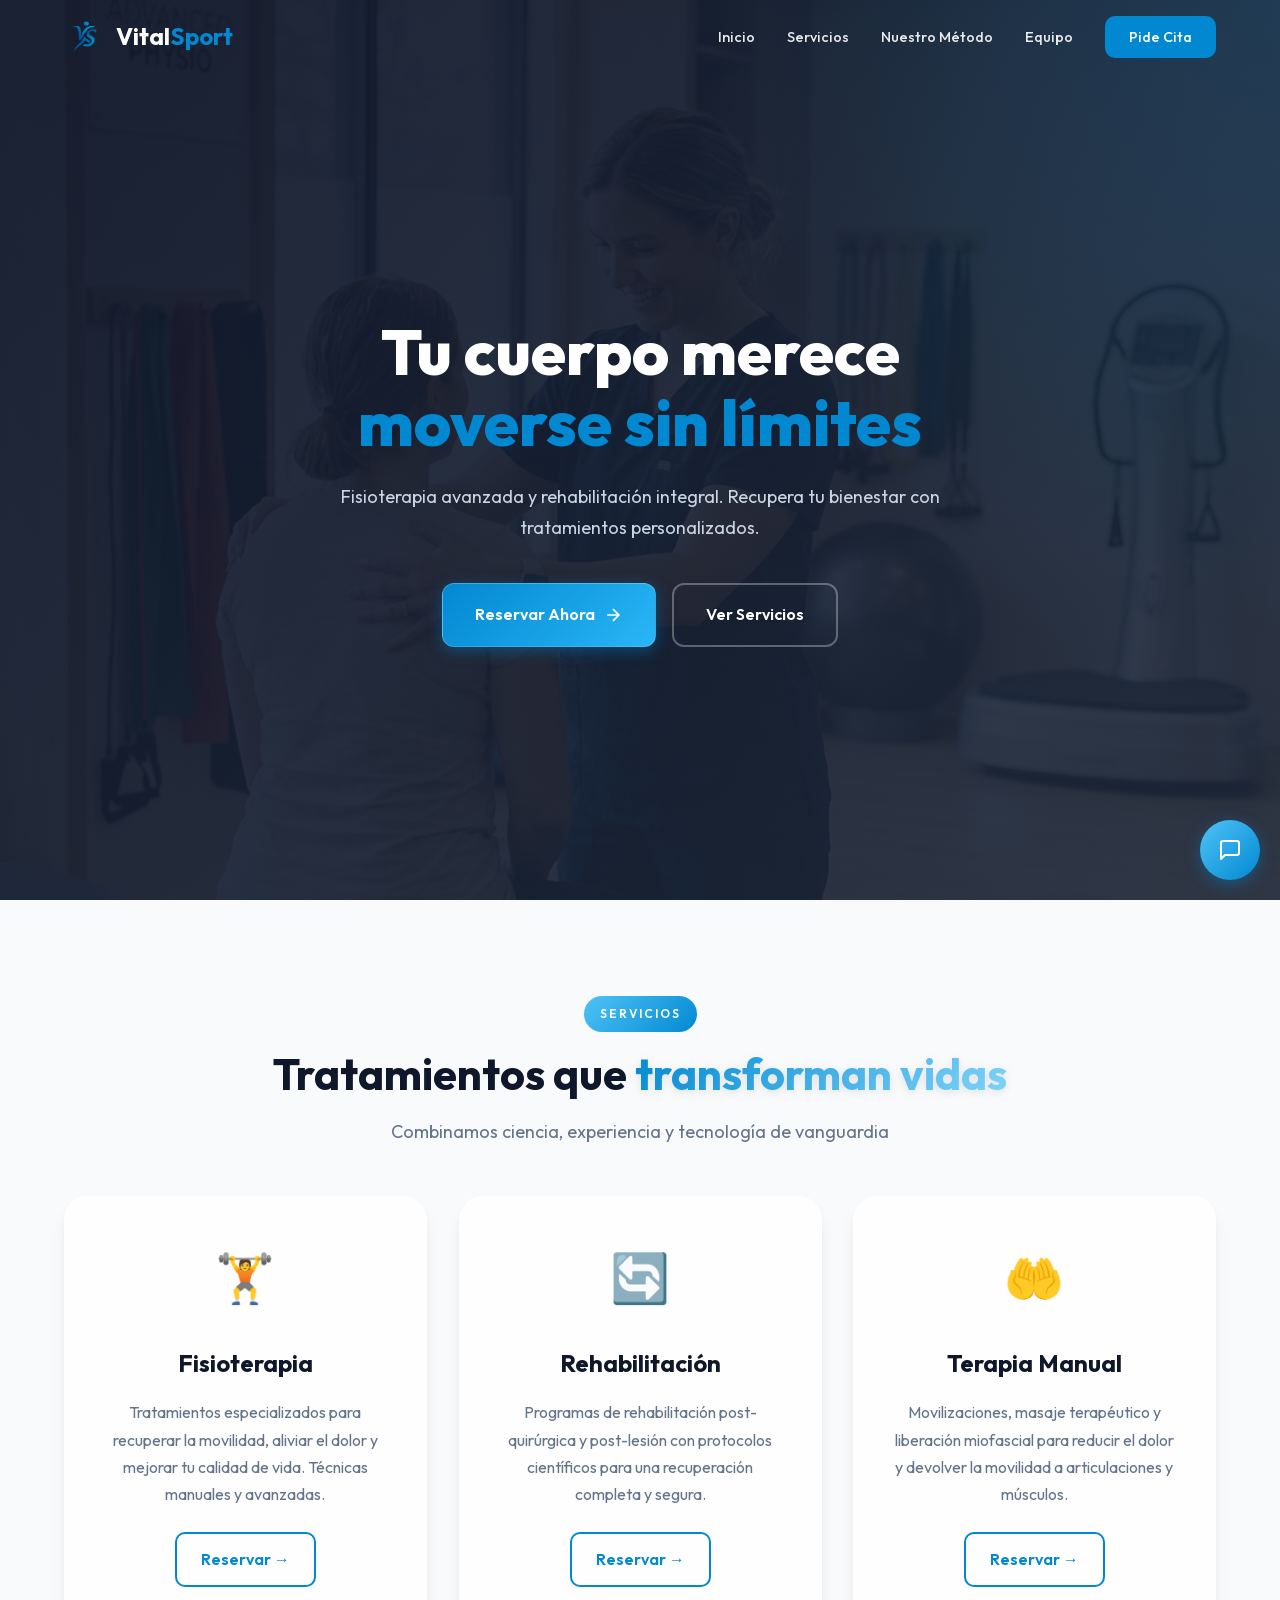
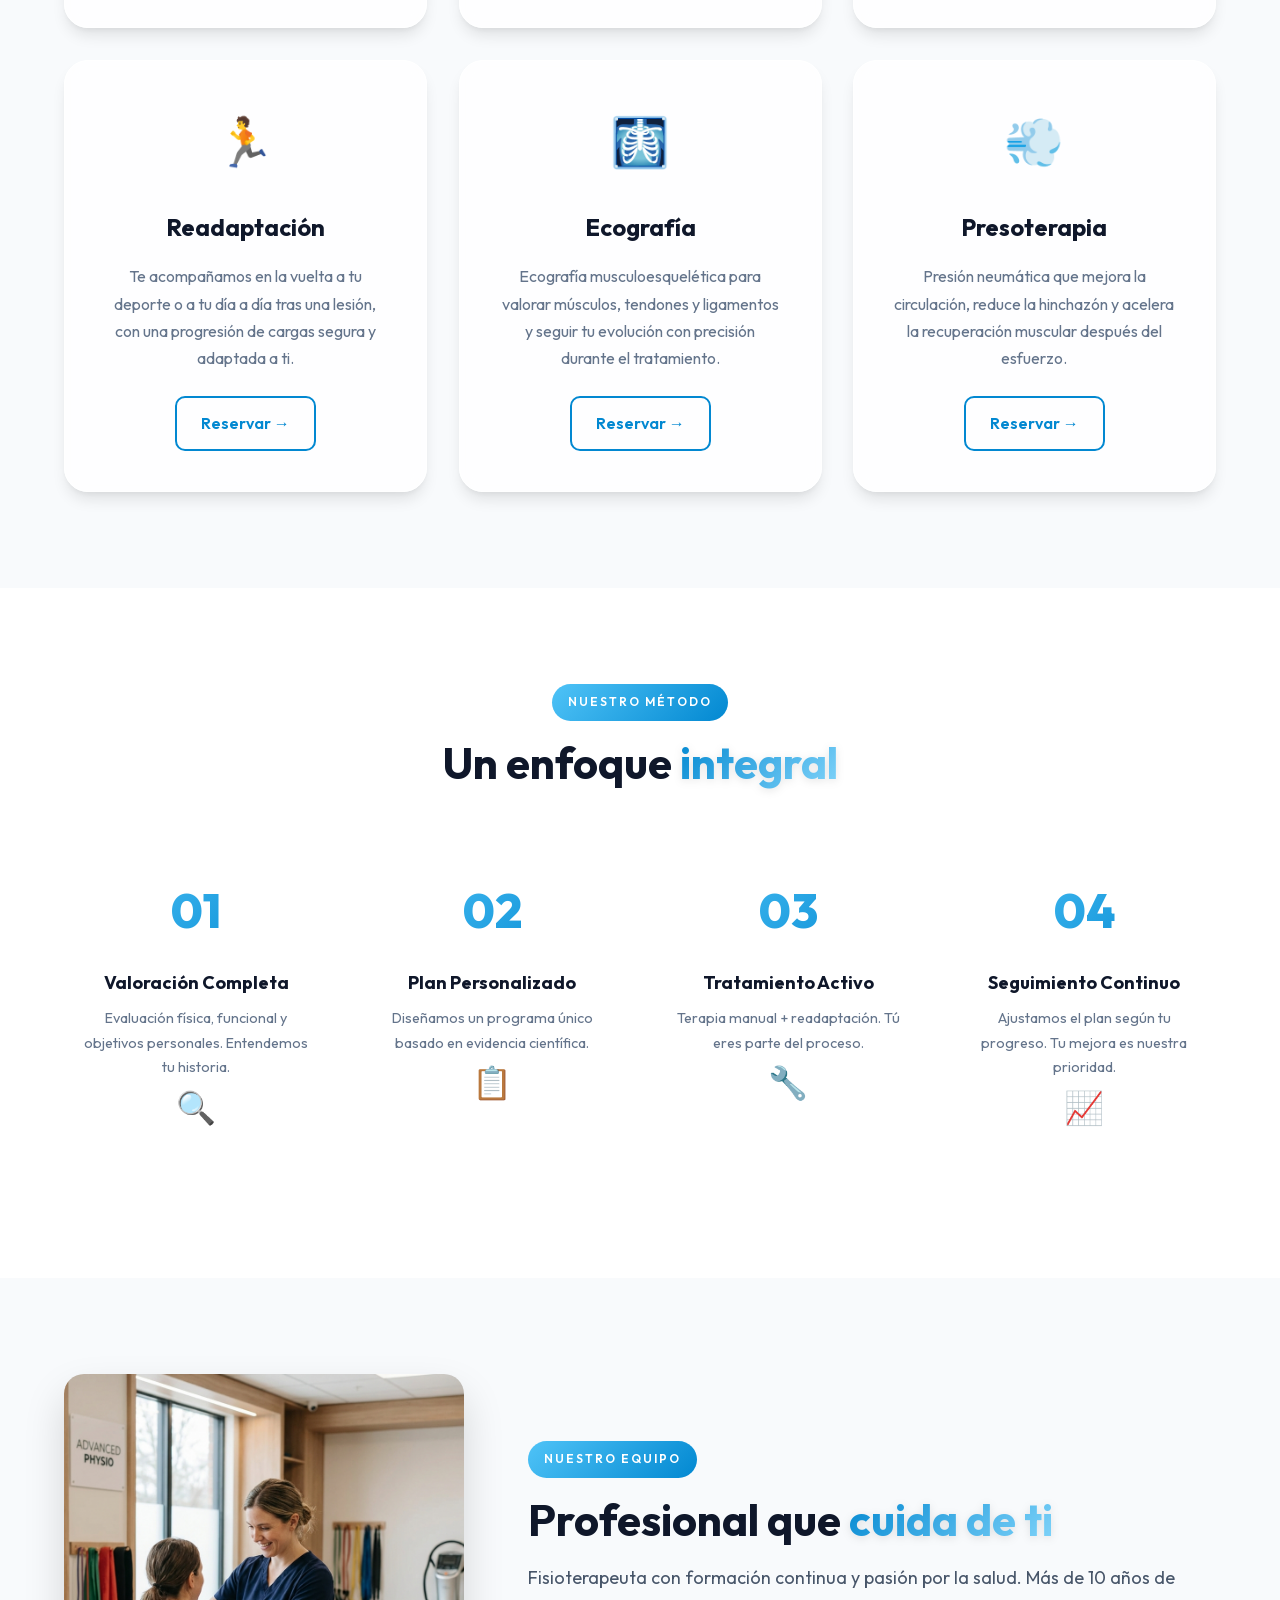
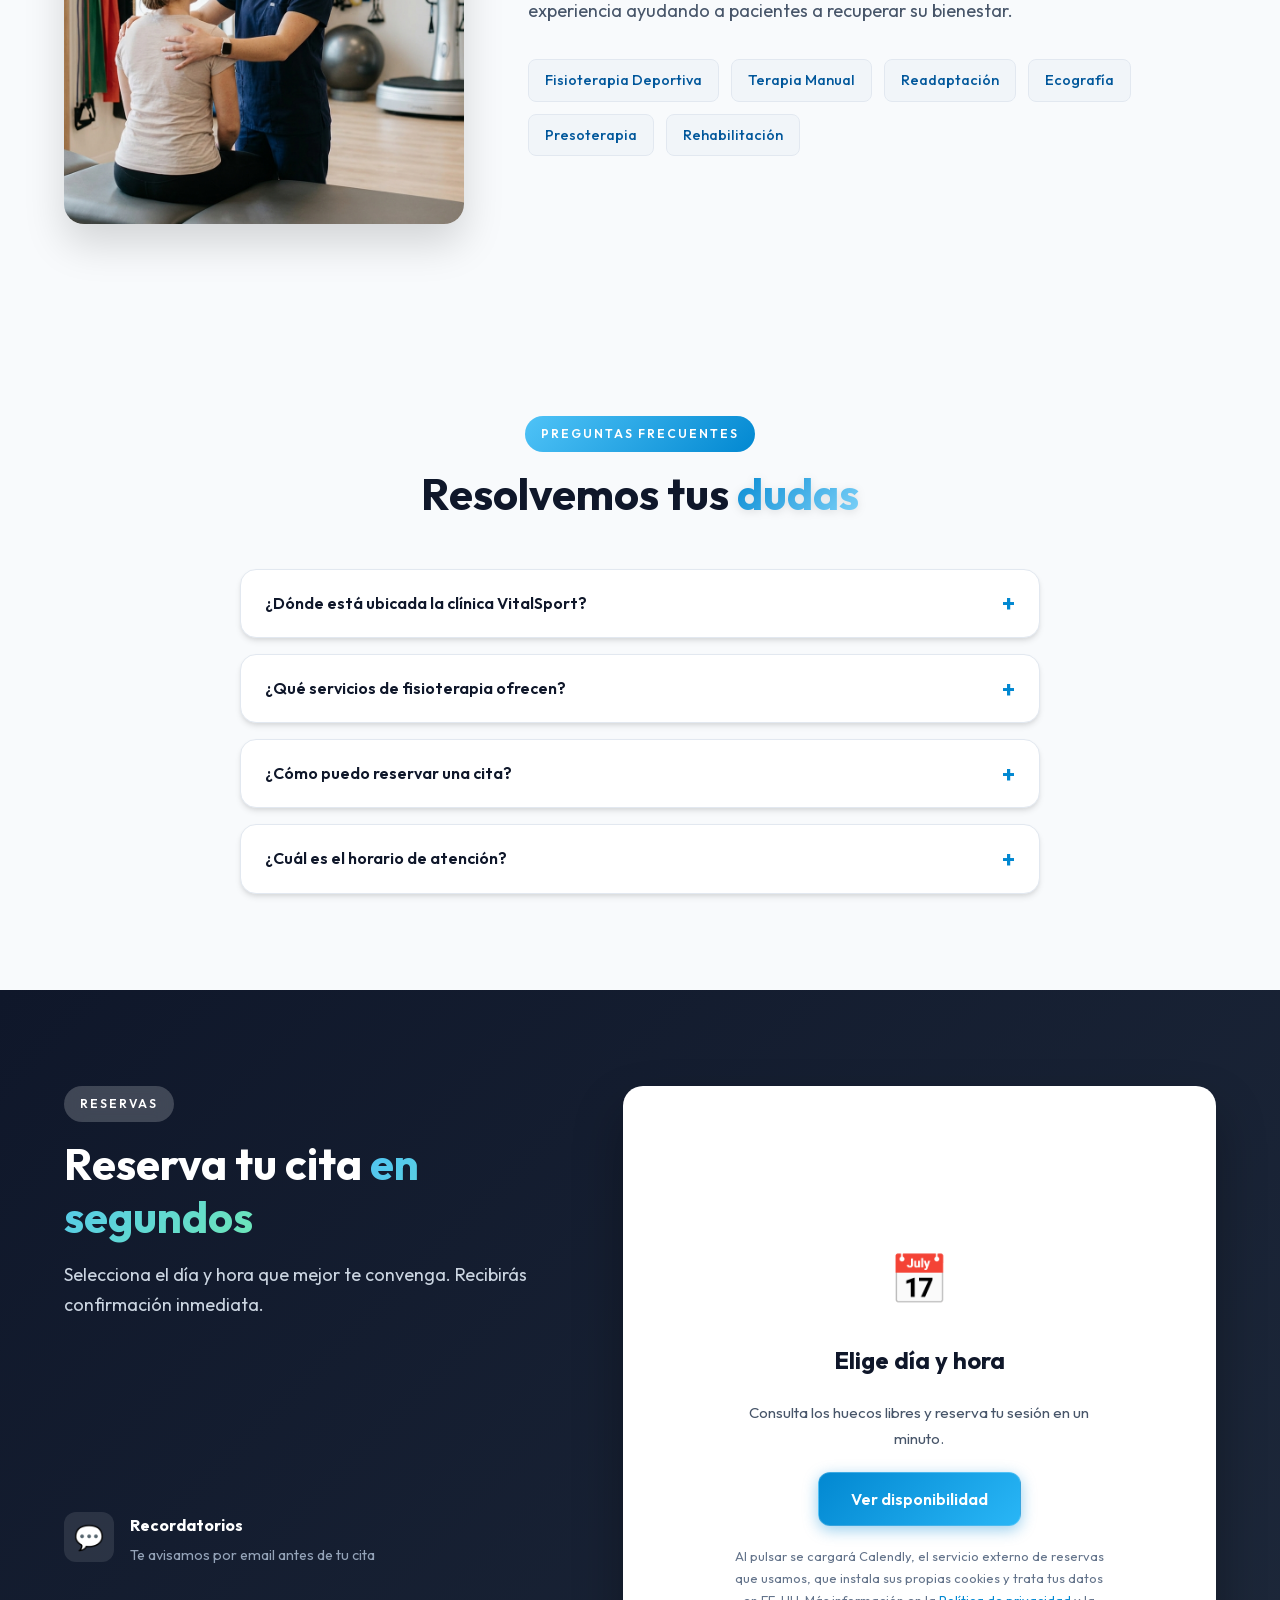
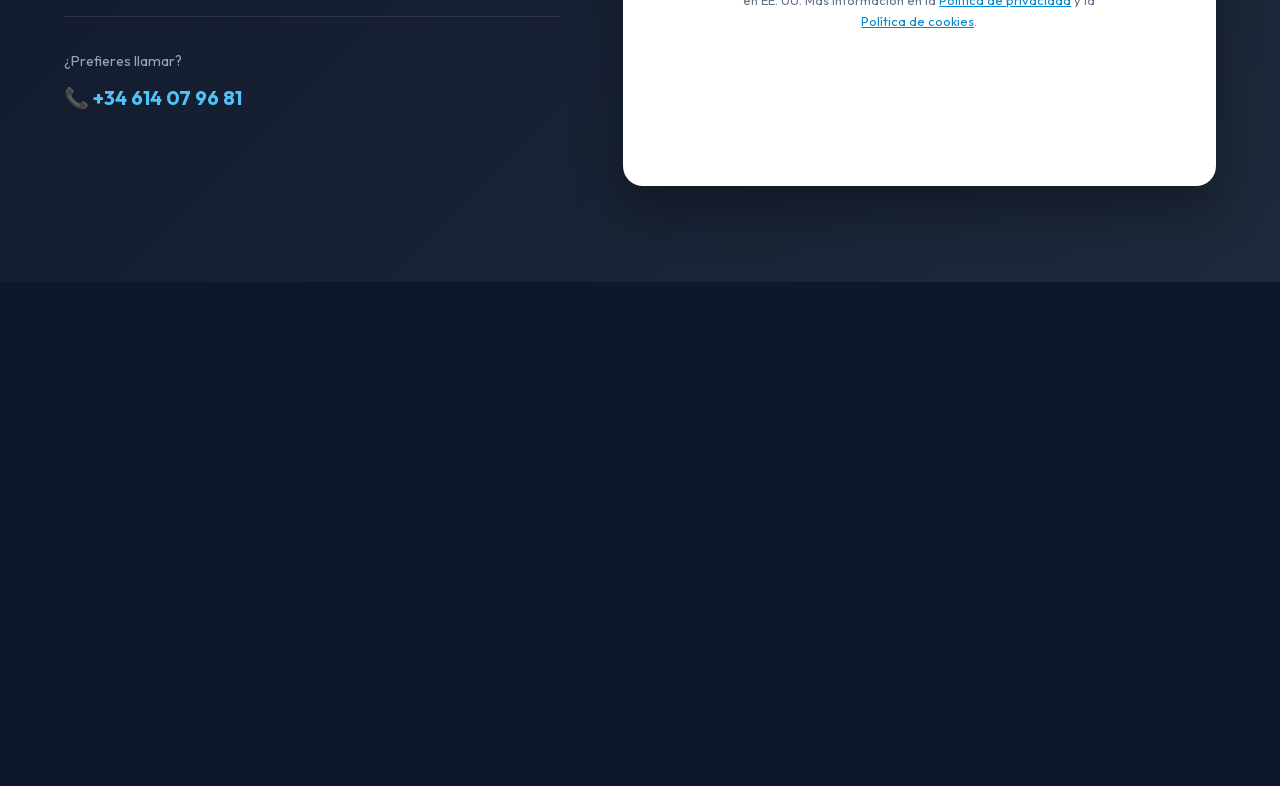
==== commit 86ea400c: "feat: legales, chat seguro con aviso IA, Calendly bajo demanda, SEO y 6 servicios - Chat: rate limit" ====
--- a/index.html
+++ b/index.html
@@ -6,7 +6,7 @@
     <meta name="viewport" content="width=device-width, initial-scale=1.0">
 
     <!-- Primary Meta Tags -->
-    <title>VitalSport</title>
+    <title>Fisioterapia en Algemesí | VitalSport</title>
     <meta name="title" content="VitalSport - Fisioterapia Algemesí Valencia">
     <meta name="description"
         content="🏆 Clínica de Fisioterapia en Algemesí (Valencia). Especialistas en rehabilitación deportiva, terapia manual y readaptación. ✅ Reserva tu cita: 614 07 96 81">
@@ -61,25 +61,12 @@
     <meta name="twitter:image:alt" content="VitalSport - Clínica de Fisioterapia">
 
     <!-- Performance & Resource Hints -->
-    <link rel="preconnect" href="https://fonts.googleapis.com" crossorigin>
-    <link rel="preconnect" href="https://fonts.gstatic.com" crossorigin>
-    <link rel="dns-prefetch" href="https://assets.calendly.com">
-    <link rel="preconnect" href="https://assets.calendly.com">
     <link rel="preload" as="image" href="hero-image.png" fetchpriority="high">
     <link rel="preload" as="image" href="logo_icon.png">
-    <link rel="preload" href="https://fonts.googleapis.com/css2?family=Outfit:wght@300;400;500;600;700;800&display=swap"
-        as="style">
-
-    <!-- Fonts with optimized loading -->
-    <link href="https://fonts.googleapis.com/css2?family=Outfit:wght@300;400;500;600;700;800&display=swap"
-        rel="stylesheet" media="print" onload="this.media='all'">
-    <noscript>
-        <link href="https://fonts.googleapis.com/css2?family=Outfit:wght@300;400;500;600;700;800&display=swap"
-            rel="stylesheet">
-    </noscript>
-
-    <!-- Stylesheet -->
-    <link rel="stylesheet" href="styles.css?v=2.0.1">
+    <link rel="preload" href="fonts/outfit-latin.woff2" as="font" type="font/woff2" crossorigin>
+
+    <!-- Stylesheet (la fuente Outfit está autoalojada en /fonts) -->
+    <link rel="stylesheet" href="styles.css?v=2.1.0">
 
     <!-- JSON-LD Structured Data - LocalBusiness -->
     <script type="application/ld+json">
@@ -155,37 +142,41 @@
               "name": "Rehabilitación",
               "description": "Programas de rehabilitación post-quirúrgica y post-lesión"
             }
+          },
+          {
+            "@type": "Offer",
+            "itemOffered": {
+              "@type": "Service",
+              "name": "Terapia Manual",
+              "description": "Técnicas manuales para reducir el dolor y recuperar la movilidad articular y muscular"
+            }
+          },
+          {
+            "@type": "Offer",
+            "itemOffered": {
+              "@type": "Service",
+              "name": "Readaptación",
+              "description": "Vuelta progresiva y segura al deporte y a la actividad diaria tras una lesión"
+            }
+          },
+          {
+            "@type": "Offer",
+            "itemOffered": {
+              "@type": "Service",
+              "name": "Ecografía musculoesquelética",
+              "description": "Valoración ecográfica de músculos, tendones y ligamentos y seguimiento de la evolución"
+            }
+          },
+          {
+            "@type": "Offer",
+            "itemOffered": {
+              "@type": "Service",
+              "name": "Presoterapia",
+              "description": "Presión neumática para mejorar la circulación, reducir la hinchazón y favorecer la recuperación"
+            }
           }
         ]
       }
-    }
-    </script>
-
-    <!-- JSON-LD Structured Data - BreadcrumbList -->
-    <script type="application/ld+json">
-    {
-      "@context": "https://schema.org",
-      "@type": "BreadcrumbList",
-      "itemListElement": [
-        {
-          "@type": "ListItem",
-          "position": 1,
-          "name": "Inicio",
-          "item": "https://vitalsport.es/"
-        },
-        {
-          "@type": "ListItem",
-          "position": 2,
-          "name": "Servicios",
-          "item": "https://vitalsport.es/#services"
-        },
-        {
-          "@type": "ListItem",
-          "position": 3,
-          "name": "Reservar Cita",
-          "item": "https://vitalsport.es/#booking"
-        }
-      ]
     }
     </script>
 
@@ -208,7 +199,7 @@
           "name": "¿Qué servicios de fisioterapia ofrecen?",
           "acceptedAnswer": {
             "@type": "Answer",
-            "text": "Ofrecemos fisioterapia deportiva, rehabilitación post-quirúrgica y post-lesión, terapia manual, readaptación, ecografía y presoterapía."
+            "text": "Ofrecemos fisioterapia deportiva, rehabilitación post-quirúrgica y post-lesión, terapia manual, readaptación, ecografía y presoterapia."
           }
         },
         {
@@ -313,6 +304,37 @@
                         <a href="#booking" class="service-card__link">Reservar →</a>
                     </article>
 
+                    <article class="service-card">
+                        <div class="service-card__icon">🤲</div>
+                        <h3 class="service-card__title">Terapia Manual</h3>
+                        <p class="service-card__description">Movilizaciones, masaje terapéutico y liberación miofascial
+                            para reducir el dolor y devolver la movilidad a articulaciones y músculos.</p>
+                        <a href="#booking" class="service-card__link">Reservar →</a>
+                    </article>
+
+                    <article class="service-card">
+                        <div class="service-card__icon">🏃</div>
+                        <h3 class="service-card__title">Readaptación</h3>
+                        <p class="service-card__description">Te acompañamos en la vuelta a tu deporte o a tu día a día
+                            tras una lesión, con una progresión de cargas segura y adaptada a ti.</p>
+                        <a href="#booking" class="service-card__link">Reservar →</a>
+                    </article>
+
+                    <article class="service-card">
+                        <div class="service-card__icon">🩻</div>
+                        <h3 class="service-card__title">Ecografía</h3>
+                        <p class="service-card__description">Ecografía musculoesquelética para valorar músculos, tendones
+                            y ligamentos y seguir tu evolución con precisión durante el tratamiento.</p>
+                        <a href="#booking" class="service-card__link">Reservar →</a>
+                    </article>
+
+                    <article class="service-card">
+                        <div class="service-card__icon">💨</div>
+                        <h3 class="service-card__title">Presoterapia</h3>
+                        <p class="service-card__description">Presión neumática que mejora la circulación, reduce la
+                            hinchazón y acelera la recuperación muscular después del esfuerzo.</p>
+                        <a href="#booking" class="service-card__link">Reservar →</a>
+                    </article>
                 </div>
             </div>
         </section>
@@ -384,10 +406,41 @@
                             <span class="skill-tag">Terapia Manual</span>
                             <span class="skill-tag">Readaptación</span>
                             <span class="skill-tag">Ecografía</span>
-                            <span class="skill-tag">Presoterapía</span>
+                            <span class="skill-tag">Presoterapia</span>
                             <span class="skill-tag">Rehabilitación</span>
                         </div>
                     </div>
+                </div>
+            </div>
+        </section>
+
+        <section class="faq" id="faq">
+            <div class="container">
+                <div class="section-header section-header--center">
+                    <span class="section-tag">Preguntas frecuentes</span>
+                    <h2 class="section__title">Resolvemos tus <span class="gradient-text">dudas</span></h2>
+                </div>
+
+                <div class="faq__list">
+                    <details class="faq__item">
+                        <summary>¿Dónde está ubicada la clínica VitalSport?</summary>
+                        <p>VitalSport está ubicada en C/ Covadonga, 13B, Algemesí, Valencia 46680. Atendemos a
+                            pacientes de Algemesí y toda la comarca de La Ribera.</p>
+                    </details>
+                    <details class="faq__item">
+                        <summary>¿Qué servicios de fisioterapia ofrecen?</summary>
+                        <p>Ofrecemos fisioterapia deportiva, rehabilitación post-quirúrgica y post-lesión, terapia
+                            manual, readaptación, ecografía y presoterapia.</p>
+                    </details>
+                    <details class="faq__item">
+                        <summary>¿Cómo puedo reservar una cita?</summary>
+                        <p>Puedes reservar tu cita llamando al 614 07 96 81, por WhatsApp al mismo número, o a través
+                            de nuestro sistema de reservas online en la web.</p>
+                    </details>
+                    <details class="faq__item">
+                        <summary>¿Cuál es el horario de atención?</summary>
+                        <p>Atendemos de lunes a viernes de 9:00 a 20:00 horas.</p>
+                    </details>
                 </div>
             </div>
         </section>
@@ -421,7 +474,7 @@
                                 <span class="benefit__icon">💬</span>
                                 <div>
                                     <strong>Recordatorios</strong>
-                                    <p>Te avisamos por email y SMS</p>
+                                    <p>Te avisamos por email antes de tu cita</p>
                                 </div>
                             </div>
                         </div>
@@ -432,12 +485,17 @@
                         </div>
                     </div>
 
-                    <div class="booking__calendly">
-                        <div class="calendly-inline-widget"
-                            data-url="https://calendly.com/vitalsport-vitalsport/sesion-fisioterapia?hide_event_type_details=1&hide_gdpr_banner=1&primary_color=059669"
-                            style="min-width:320px;height:700px;"></div>
-                        <script type="text/javascript" src="https://assets.calendly.com/assets/external/widget.js"
-                            async></script>
+                    <div class="booking__calendly" id="calendly-container">
+                        <div class="calendly-consent" id="calendly-consent">
+                            <div class="calendly-consent__icon">📅</div>
+                            <h3>Elige día y hora</h3>
+                            <p>Consulta los huecos libres y reserva tu sesión en un minuto.</p>
+                            <button type="button" class="btn btn--primary" id="calendly-load">Ver disponibilidad</button>
+                            <small>Al pulsar se cargará Calendly, el servicio externo de reservas que usamos, que
+                                instala sus propias cookies y trata tus datos en EE. UU. Más información en la
+                                <a href="privacidad.html">Política de privacidad</a> y la
+                                <a href="cookies.html">Política de cookies</a>.</small>
+                        </div>
                     </div>
                 </div>
             </div>
@@ -472,6 +530,7 @@
                         <li><a href="#services">Servicios</a></li>
                         <li><a href="#method">Nuestro Método</a></li>
                         <li><a href="#team">Equipo</a></li>
+                        <li><a href="#faq">Preguntas frecuentes</a></li>
                         <li><a href="#booking">Reservar</a></li>
                     </ul>
                 </div>
@@ -481,6 +540,10 @@
                     <ul>
                         <li><a href="#services">Fisioterapia</a></li>
                         <li><a href="#services">Rehabilitación</a></li>
+                        <li><a href="#services">Terapia Manual</a></li>
+                        <li><a href="#services">Readaptación</a></li>
+                        <li><a href="#services">Ecografía</a></li>
+                        <li><a href="#services">Presoterapia</a></li>
                     </ul>
                 </div>
 
@@ -499,9 +562,9 @@
             <div class="footer__bottom">
                 <p>&copy; 2026 VitalSport. Todos los derechos reservados.</p>
                 <div class="footer__legal">
-                    <a href="#">Aviso Legal</a>
-                    <a href="#">Privacidad</a>
-                    <a href="#">Cookies</a>
+                    <a href="aviso-legal.html">Aviso Legal</a>
+                    <a href="privacidad.html">Privacidad</a>
+                    <a href="cookies.html">Cookies</a>
                 </div>
             </div>
         </div>
@@ -594,6 +657,20 @@
             observer.observe(el);
         });
 
+        // Calendly: solo se carga (y pone cookies) cuando el usuario pulsa "Ver disponibilidad"
+        document.getElementById('calendly-load').addEventListener('click', () => {
+            const container = document.getElementById('calendly-container');
+            document.getElementById('calendly-consent').remove();
+            const widget = document.createElement('div');
+            widget.className = 'calendly-inline-widget';
+            widget.dataset.url = 'https://calendly.com/vitalsport-vitalsport/sesion-fisioterapia?hide_event_type_details=1&primary_color=0288d1';
+            container.appendChild(widget);
+            const script = document.createElement('script');
+            script.src = 'https://assets.calendly.com/assets/external/widget.js';
+            script.async = true;
+            container.appendChild(script);
+        });
+
         // Service Worker Registration for PWA
         if ('serviceWorker' in navigator) {
             window.addEventListener('load', () => {
@@ -605,14 +682,20 @@
     </script>
 
     <!-- Chat Assistant -->
-    <button id="chat-btn" aria-label="Abrir chat">
+    <button id="chat-btn" aria-label="Abrir chat con el asistente virtual">
         <svg width="24" height="24" viewBox="0 0 24 24" fill="none" stroke="currentColor" stroke-width="2" stroke-linecap="round" stroke-linejoin="round"><path d="M21 15a2 2 0 0 1-2 2H7l-4 4V5a2 2 0 0 1 2-2h14a2 2 0 0 1 2 2z"></path></svg>
     </button>
-    <div id="chat-box">
-        <div id="chat-header">Asistente Virtual</div>
-        <div id="chat-messages"></div>
+    <div id="chat-box" role="dialog" aria-label="Asistente virtual de VitalSport">
+        <div id="chat-header">
+            <div>
+                Asistente virtual (IA)
+                <small>Respuestas generadas automáticamente</small>
+            </div>
+            <button id="chat-close" aria-label="Cerrar chat">×</button>
+        </div>
+        <div id="chat-messages" aria-live="polite"></div>
         <div id="chat-input-area">
-            <input id="chat-input" type="text" placeholder="Escribe tu pregunta..." />
+            <input id="chat-input" type="text" placeholder="Escribe tu pregunta..." maxlength="500" autocomplete="off" />
             <button id="chat-send">Enviar</button>
         </div>
     </div>
@@ -620,12 +703,15 @@
     <script>
         const chatBtn = document.getElementById('chat-btn');
         const chatBox = document.getElementById('chat-box');
+        const chatClose = document.getElementById('chat-close');
         const chatMessages = document.getElementById('chat-messages');
         const chatInput = document.getElementById('chat-input');
         const chatSend = document.getElementById('chat-send');
 
+        const MAX_HISTORY = 10;
         let chatHistory = [];
         let isFirstOpen = true;
+        let isSending = false;
 
         function addMessage(text, sender) {
             const msgDiv = document.createElement('div');
@@ -633,6 +719,20 @@
             msgDiv.textContent = text;
             chatMessages.appendChild(msgDiv);
             chatMessages.scrollTop = chatMessages.scrollHeight;
+        }
+
+        // Aviso de transparencia (art. 50 AI Act) + no compartir datos de salud
+        function addAiNotice() {
+            const div = document.createElement('div');
+            div.classList.add('chat-message', 'bot', 'notice');
+            div.append('¡Hola! Soy un asistente virtual de VitalSport basado en inteligencia artificial, no una persona. ' +
+                'Puedo informarte sobre servicios, horarios y reservas. Por favor, no compartas datos de salud ni ' +
+                'datos personales en este chat; para eso llámanos al 614 07 96 81. Más información en la ');
+            const link = document.createElement('a');
+            link.href = 'privacidad.html';
+            link.textContent = 'Política de privacidad';
+            div.append(link, '.');
+            chatMessages.appendChild(div);
         }
 
         function showThinking() {
@@ -649,22 +749,33 @@
             if (el) el.remove();
         }
 
+        function openChat() {
+            chatBox.classList.add('chat-open');
+            if (isFirstOpen) {
+                addAiNotice();
+                isFirstOpen = false;
+            }
+            chatInput.focus();
+        }
+
+        function closeChat() {
+            chatBox.classList.remove('chat-open');
+        }
+
         chatBtn.addEventListener('click', () => {
-            const isOpen = chatBox.classList.toggle('chat-open');
-            if (isOpen && isFirstOpen) {
-                addMessage('¡Hola! Soy el asistente virtual de VitalSport. ¿En qué te puedo ayudar hoy?', 'bot');
-                isFirstOpen = false;
-                chatInput.focus();
-            }
+            chatBox.classList.contains('chat-open') ? closeChat() : openChat();
         });
+        chatClose.addEventListener('click', closeChat);
 
         async function sendMessage() {
-            const text = chatInput.value.trim();
-            if (!text) return;
-
+            const text = chatInput.value.trim().slice(0, 500);
+            if (!text || isSending) return;
+
+            isSending = true;
             addMessage(text, 'user');
             chatInput.value = '';
             chatHistory.push({ role: 'user', content: text });
+            chatHistory = chatHistory.slice(-MAX_HISTORY);
             showThinking();
 
             try {
@@ -674,17 +785,20 @@
                     body: JSON.stringify({ messages: chatHistory })
                 });
                 removeThinking();
-                if (!response.ok) throw new Error('Network error');
-                const data = await response.json();
-                if (data.reply) {
+                const data = await response.json().catch(() => ({}));
+                if (response.ok && data.reply) {
                     addMessage(data.reply, 'bot');
                     chatHistory.push({ role: 'assistant', content: data.reply });
-                } else if (data.error) {
-                    addMessage('Lo siento, hubo un problema: ' + data.error, 'bot');
+                } else if (response.status === 429) {
+                    addMessage('Has enviado muchos mensajes seguidos. Espera un poco o llámanos al 614 07 96 81.', 'bot');
+                } else {
+                    addMessage('Ahora mismo no puedo responder. Llámanos o escríbenos por WhatsApp al 614 07 96 81.', 'bot');
                 }
             } catch (error) {
                 removeThinking();
                 addMessage('Error de conexión. Llámanos al 614 07 96 81.', 'bot');
+            } finally {
+                isSending = false;
             }
         }
 
@@ -692,6 +806,9 @@
         chatInput.addEventListener('keypress', (e) => {
             if (e.key === 'Enter') sendMessage();
         });
+        document.addEventListener('keydown', (e) => {
+            if (e.key === 'Escape' && chatBox.classList.contains('chat-open')) closeChat();
+        });
     </script>
 </body>
 
--- a/styles.css
+++ b/styles.css
@@ -1,3 +1,24 @@
+    /* ===================================
+    Fuente Outfit (autoalojada, sin Google Fonts)
+    =================================== */
+    @font-face {
+        font-family: 'Outfit';
+        font-style: normal;
+        font-weight: 300 800;
+        font-display: swap;
+        src: url('fonts/outfit-latin-ext.woff2') format('woff2');
+        unicode-range: U+0100-02BA, U+02BD-02C5, U+02C7-02CC, U+02CE-02D7, U+02DD-02FF, U+0304, U+0308, U+0329, U+1D00-1DBF, U+1E00-1E9F, U+1EF2-1EFF, U+2020, U+20A0-20AB, U+20AD-20C4, U+2113, U+2C60-2C7F, U+A720-A7FF;
+    }
+
+    @font-face {
+        font-family: 'Outfit';
+        font-style: normal;
+        font-weight: 300 800;
+        font-display: swap;
+        src: url('fonts/outfit-latin.woff2') format('woff2');
+        unicode-range: U+0000-00FF, U+0131, U+0152-0153, U+02BB-02BC, U+02C6, U+02DA, U+02DC, U+0304, U+0308, U+0329, U+2000-206F, U+20AC, U+2122, U+2191, U+2193, U+2212, U+2215, U+FEFF, U+FFFD;
+    }
+
     /* ===================================
     VitalSport - Optimized Design
     =================================== */
@@ -467,7 +488,7 @@
     }
 
     /* ===================================
-    Services Section - 3 Equal Cards
+    Services Section - 6 Cards (3 columnas)
     =================================== */
     .services {
         padding: var(--section-padding) 0;
@@ -476,10 +497,8 @@
 
     .services__grid {
         display: grid;
-        grid-template-columns: repeat(2, 1fr);
+        grid-template-columns: repeat(3, 1fr);
         gap: 2rem;
-        max-width: 900px;
-        margin: 0 auto;
     }
 
     .service-card {
@@ -777,6 +796,106 @@
         border-radius: 20px;
         overflow: hidden;
         box-shadow: 0 25px 50px rgba(0, 0, 0, 0.3);
+    }
+
+    /* Calendly se carga solo cuando el usuario lo pide (sin cookies de terceros antes) */
+    .calendly-consent {
+        min-height: 700px;
+        display: flex;
+        flex-direction: column;
+        align-items: center;
+        justify-content: center;
+        text-align: center;
+        gap: 1.25rem;
+        padding: 3rem 2rem;
+        color: var(--gray-600);
+    }
+
+    .calendly-consent__icon {
+        font-size: 3rem;
+    }
+
+    .calendly-consent h3 {
+        color: var(--secondary);
+        font-size: 1.5rem;
+    }
+
+    .calendly-consent p {
+        max-width: 380px;
+        font-size: 0.95rem;
+    }
+
+    .calendly-consent small {
+        max-width: 380px;
+        font-size: 0.8rem;
+        color: var(--gray-500);
+    }
+
+    .calendly-consent a {
+        color: var(--primary);
+        text-decoration: underline;
+    }
+
+    .calendly-inline-widget {
+        min-width: 320px;
+        height: 700px;
+    }
+
+    /* ===================================
+    FAQ Section
+    =================================== */
+    .faq {
+        padding: var(--section-padding) 0;
+        background: var(--gray-50);
+    }
+
+    .faq__list {
+        max-width: 800px;
+        margin: 0 auto;
+        display: flex;
+        flex-direction: column;
+        gap: 1rem;
+    }
+
+    .faq__item {
+        background: var(--white);
+        border: 1px solid var(--gray-200);
+        border-radius: 16px;
+        box-shadow: var(--shadow-sm);
+        overflow: hidden;
+    }
+
+    .faq__item summary {
+        cursor: pointer;
+        list-style: none;
+        padding: 1.25rem 1.5rem;
+        font-weight: 600;
+        color: var(--secondary);
+        display: flex;
+        justify-content: space-between;
+        align-items: center;
+        gap: 1rem;
+    }
+
+    .faq__item summary::-webkit-details-marker {
+        display: none;
+    }
+
+    .faq__item summary::after {
+        content: '+';
+        font-size: 1.5rem;
+        line-height: 1;
+        color: var(--primary);
+        transition: transform 0.3s ease;
+    }
+
+    .faq__item[open] summary::after {
+        transform: rotate(45deg);
+    }
+
+    .faq__item p {
+        padding: 0 1.5rem 1.25rem;
+        color: var(--gray-600);
     }
 
     /* ===================================
@@ -1176,10 +1295,40 @@
     #chat-header {
         background: linear-gradient(135deg, var(--primary), var(--primary-dark));
         color: white;
-        padding: 15px;
+        padding: 12px 15px;
         font-weight: 600;
-        text-align: center;
+        display: flex;
+        align-items: center;
+        justify-content: space-between;
         border-bottom: 1px solid rgba(255,255,255,0.1);
+    }
+
+    #chat-header small {
+        display: block;
+        font-weight: 400;
+        font-size: 0.75rem;
+        opacity: 0.85;
+    }
+
+    #chat-close {
+        background: none;
+        border: none;
+        color: white;
+        font-size: 1.6rem;
+        line-height: 1;
+        cursor: pointer;
+        padding: 0 4px;
+    }
+
+    .chat-message.bot a {
+        color: var(--primary);
+        text-decoration: underline;
+    }
+
+    .chat-message.notice {
+        background: #fff8e1;
+        border-color: #ffe082;
+        font-size: 0.85rem;
     }
 
     #chat-messages {
@@ -1277,6 +1426,115 @@
         background: var(--primary-dark);
     }
 
+    /* ===================================
+    Páginas legales y 404
+    =================================== */
+    .legal {
+        padding: 9rem 0 5rem;
+        background: var(--white);
+    }
+
+    .legal__content {
+        max-width: 820px;
+        margin: 0 auto;
+    }
+
+    .legal__content h1 {
+        font-size: clamp(2rem, 4vw, 2.75rem);
+        color: var(--secondary);
+        line-height: 1.2;
+        margin-bottom: 0.5rem;
+    }
+
+    .legal__updated {
+        color: var(--gray-500);
+        font-size: 0.9rem;
+        margin-bottom: 2.5rem;
+    }
+
+    .legal__content h2 {
+        font-size: 1.35rem;
+        color: var(--secondary);
+        margin: 2.5rem 0 0.75rem;
+    }
+
+    .legal__content h3 {
+        font-size: 1.1rem;
+        color: var(--secondary);
+        margin: 1.5rem 0 0.5rem;
+    }
+
+    .legal__content p,
+    .legal__content li {
+        color: var(--gray-600);
+        margin-bottom: 0.75rem;
+    }
+
+    .legal__content ul {
+        padding-left: 1.5rem;
+        margin-bottom: 1rem;
+    }
+
+    .legal__content a {
+        color: var(--primary);
+        text-decoration: underline;
+    }
+
+    .legal__table {
+        width: 100%;
+        border-collapse: collapse;
+        margin: 1rem 0 1.5rem;
+        font-size: 0.9rem;
+        display: block;
+        overflow-x: auto;
+    }
+
+    .legal__table th,
+    .legal__table td {
+        border: 1px solid var(--gray-200);
+        padding: 0.6rem 0.8rem;
+        text-align: left;
+        vertical-align: top;
+        color: var(--gray-600);
+    }
+
+    .legal__table th {
+        background: var(--gray-50);
+        color: var(--secondary);
+    }
+
+    .not-found {
+        min-height: 100vh;
+        display: flex;
+        flex-direction: column;
+        align-items: center;
+        justify-content: center;
+        text-align: center;
+        gap: 1.25rem;
+        padding: 2rem;
+        background: var(--gray-50);
+    }
+
+    .not-found__code {
+        font-size: clamp(5rem, 15vw, 8rem);
+        font-weight: 800;
+        line-height: 1;
+        background: linear-gradient(135deg, var(--primary-light), var(--primary-dark));
+        -webkit-background-clip: text;
+        background-clip: text;
+        color: transparent;
+    }
+
+    .not-found h1 {
+        color: var(--secondary);
+        font-size: 1.75rem;
+    }
+
+    .not-found p {
+        color: var(--gray-600);
+        max-width: 420px;
+    }
+
     /* Mobile Chat adjustments */
     @media (max-width: 480px) {
         #chat-box {
@@ -1284,4 +1542,23 @@
             bottom: 90px;
             right: 20px;
         }
-    }+    }
+    .pendiente {
+        background: #fff3cd;
+        color: #8a6d00;
+        padding: 0 0.25rem;
+        border-radius: 4px;
+    }
+
+    .page-header__cta {
+        padding: 0.6rem 1.25rem;
+        font-size: 0.95rem;
+        width: auto !important;
+        flex: none;
+    }
+
+    .not-found .btn--secondary {
+        color: var(--primary);
+        border-color: var(--primary);
+        background: transparent;
+    }
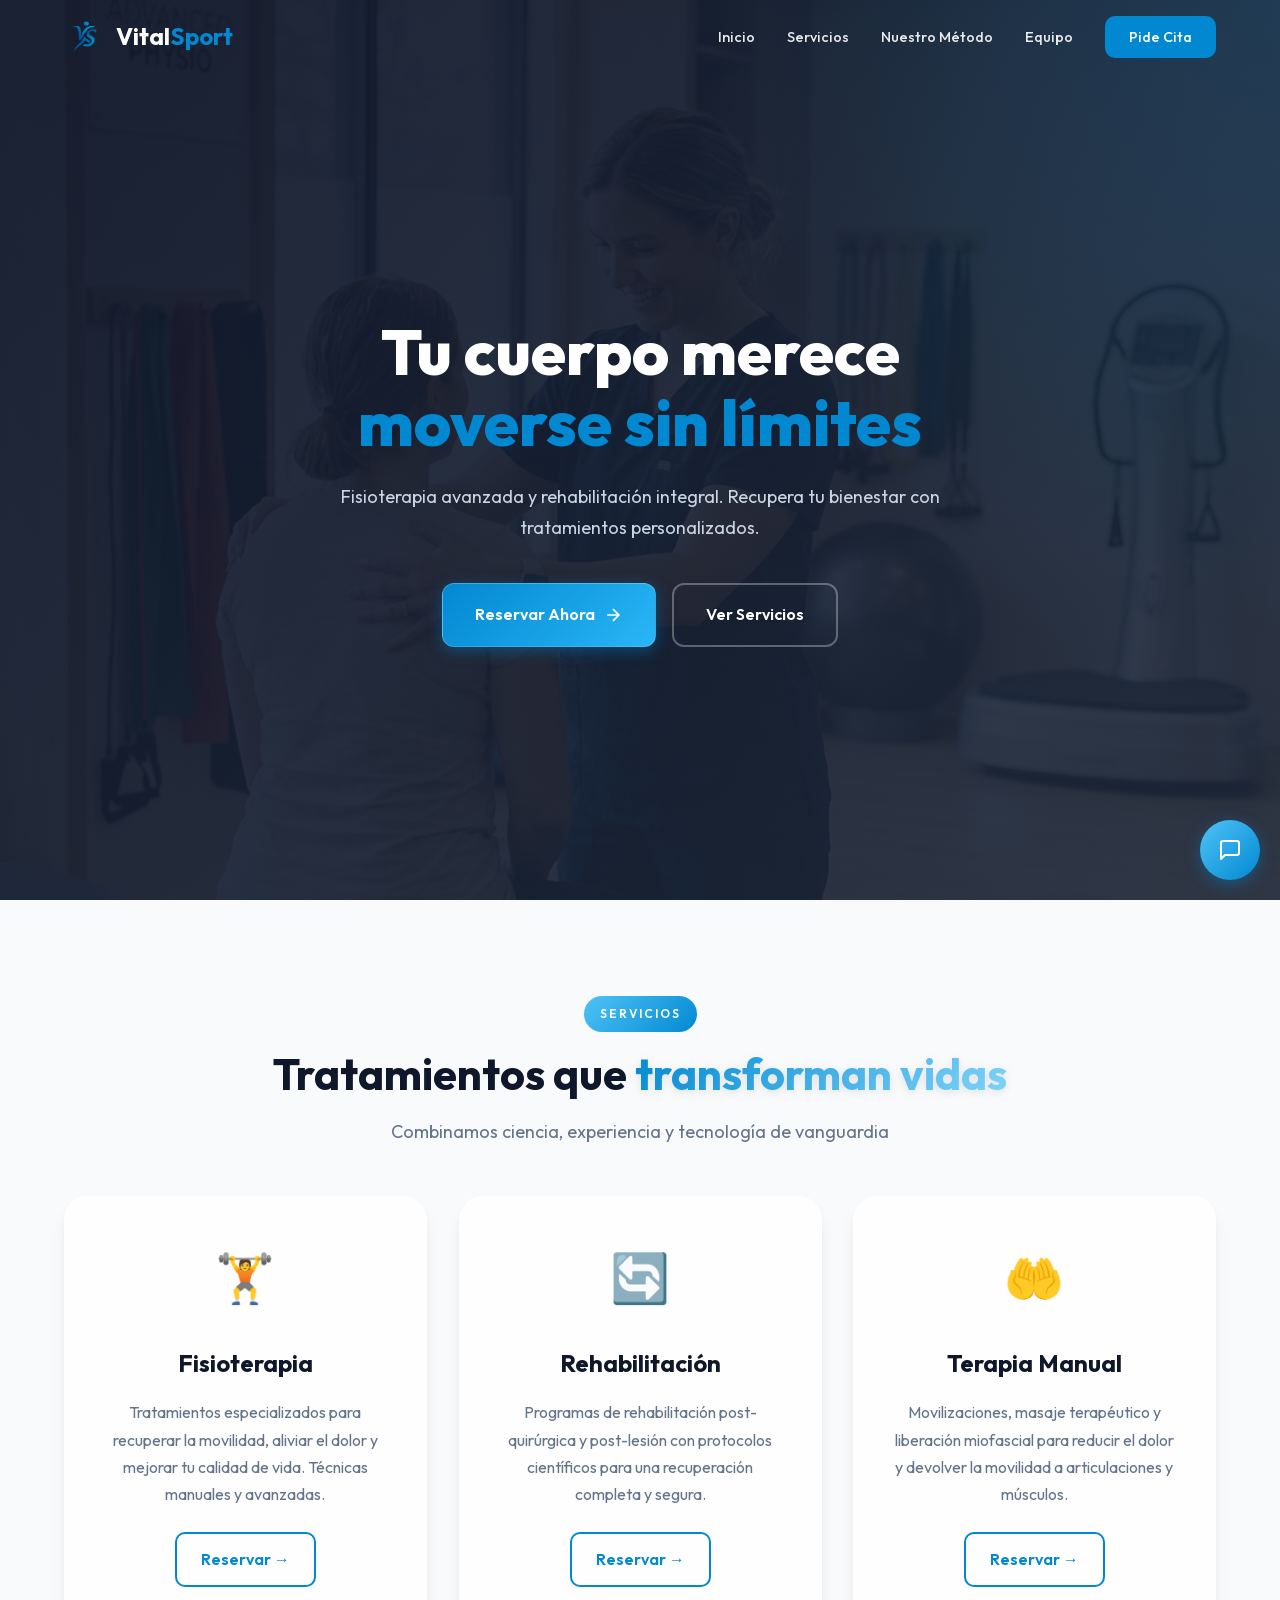
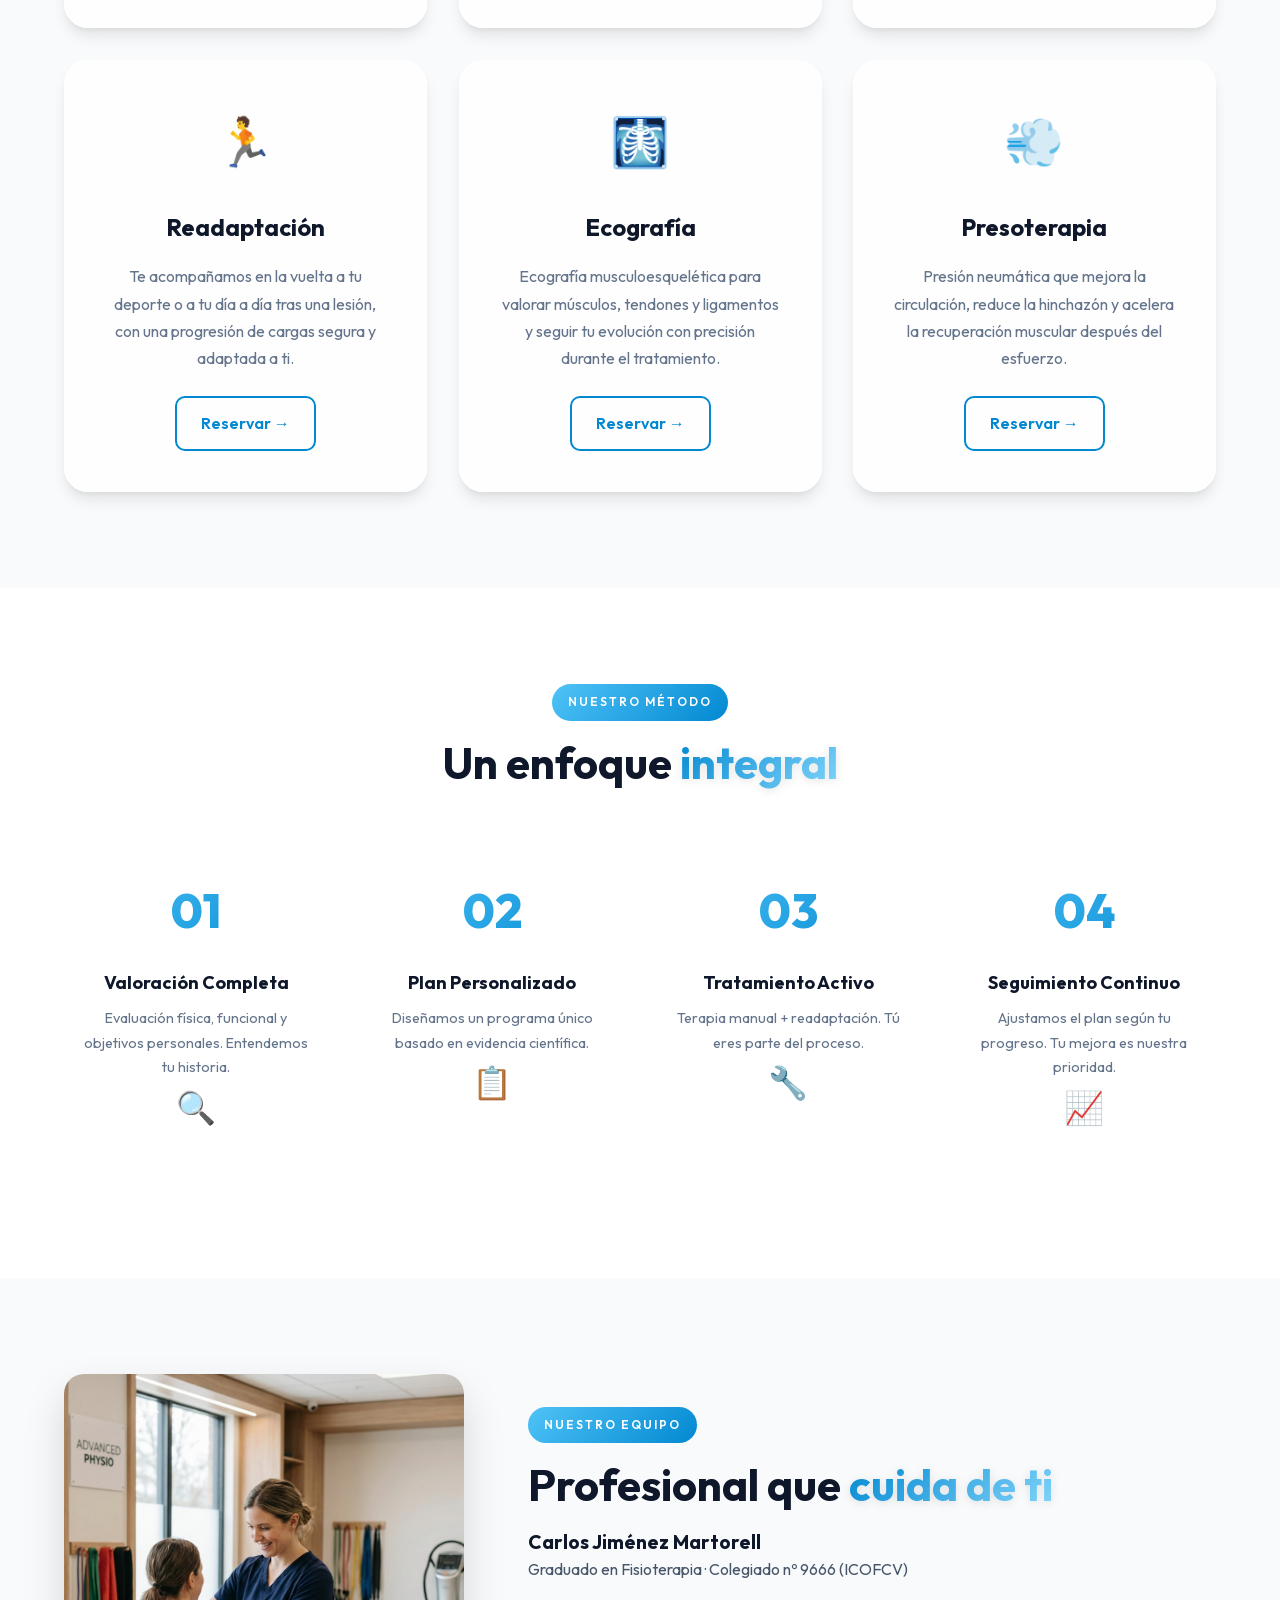
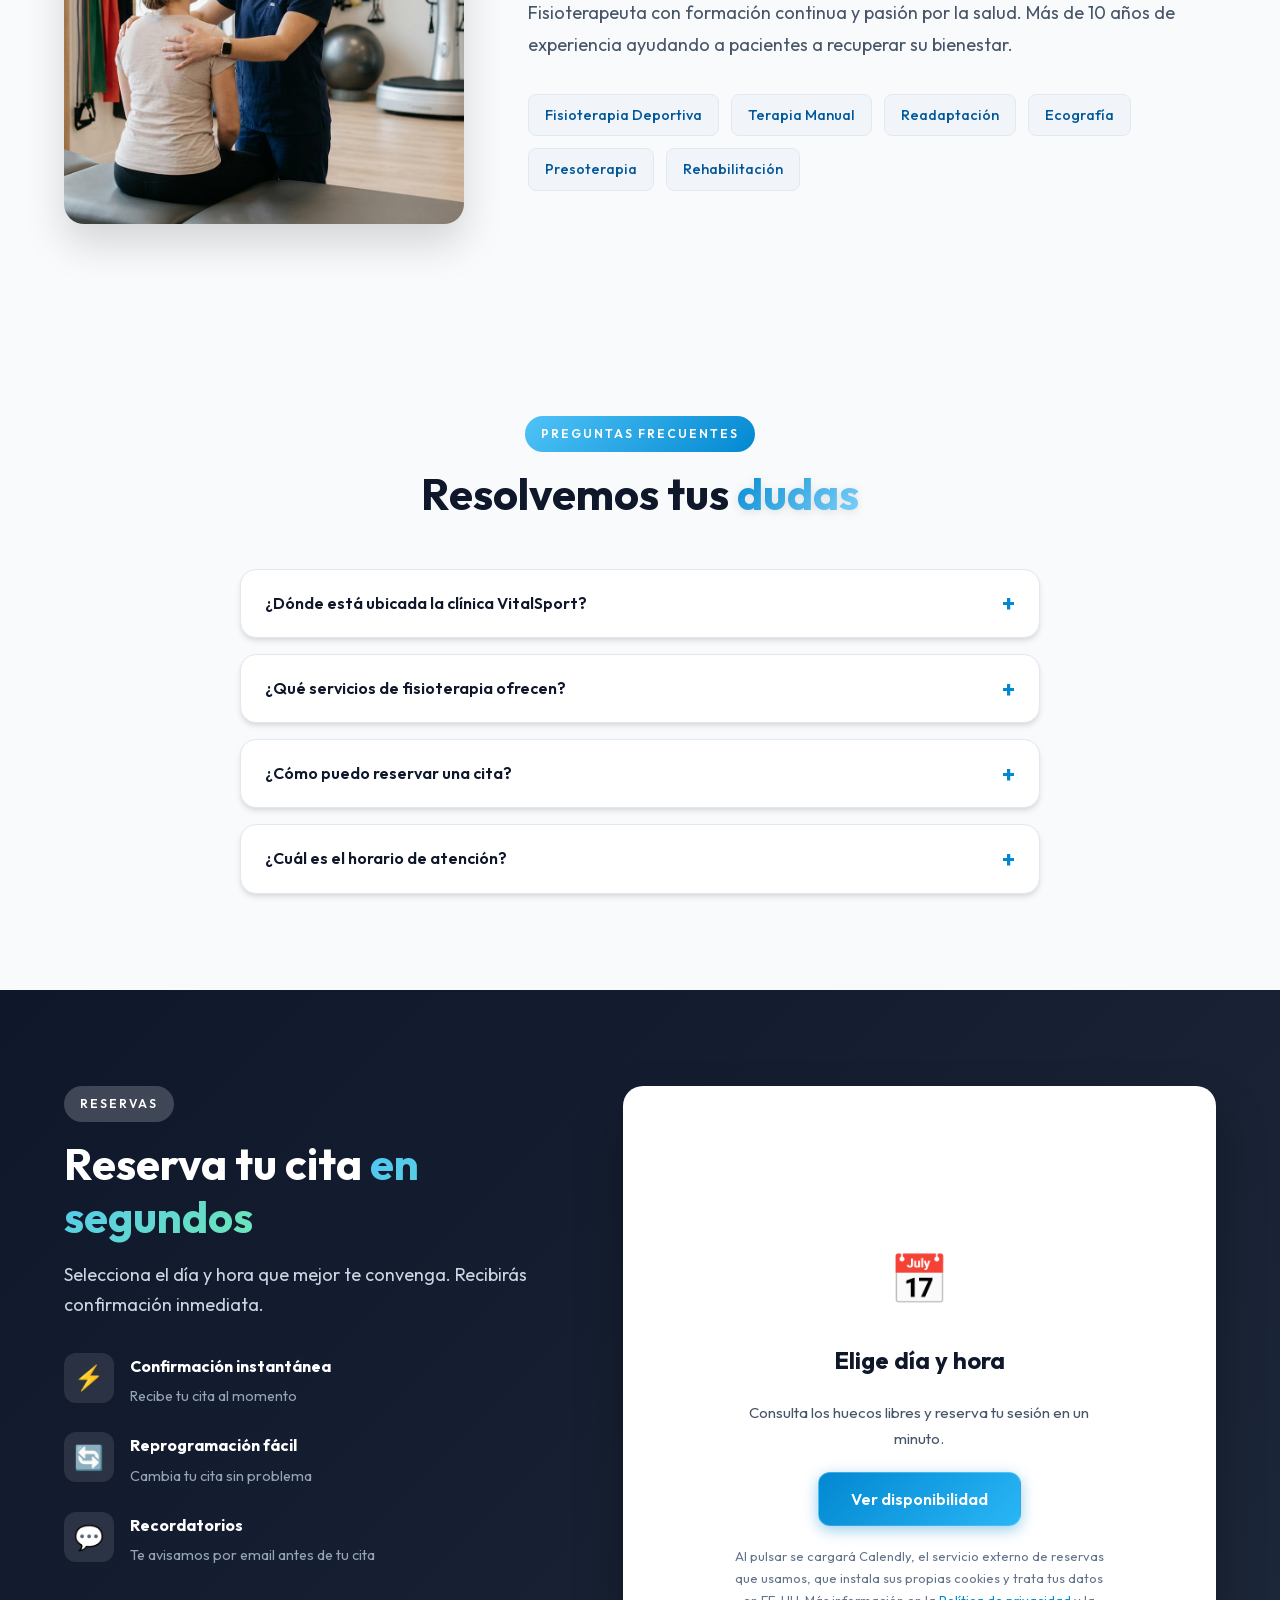
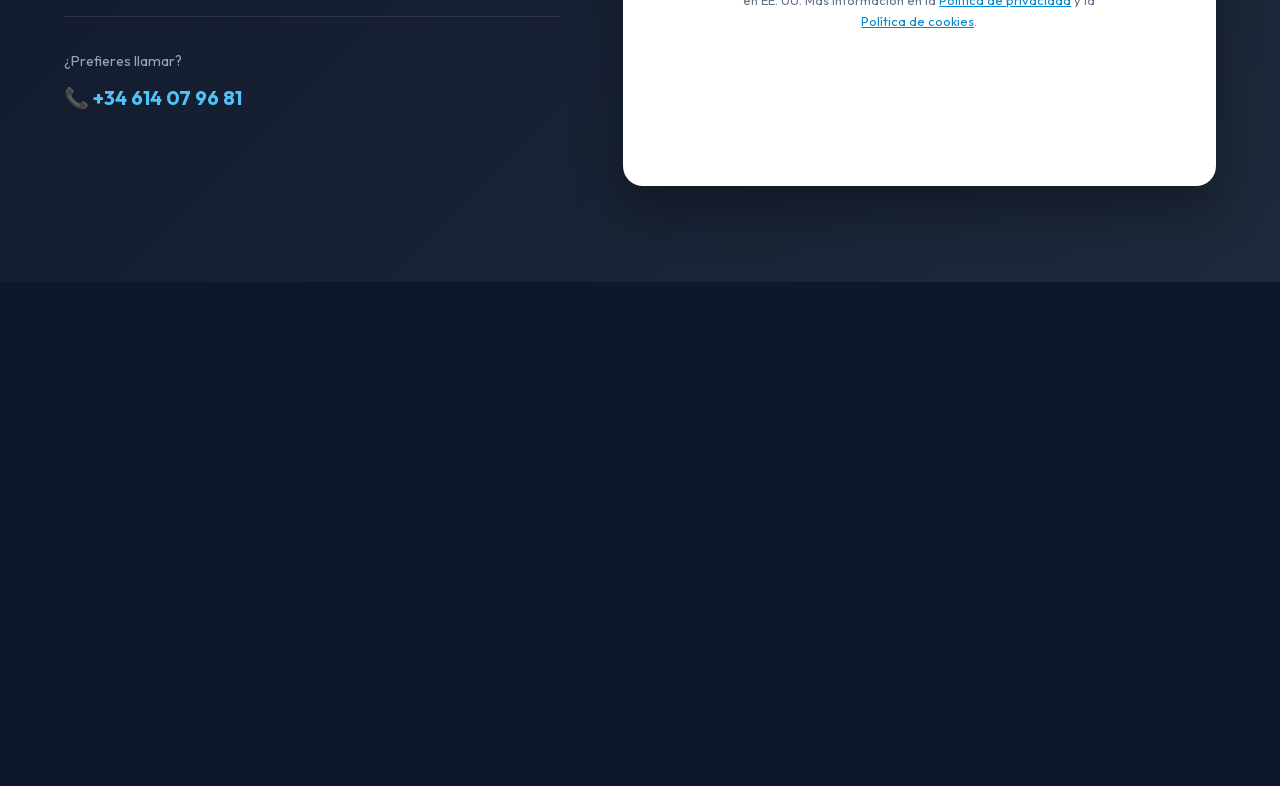
==== commit 4d2424da: "equipo: Carlos Jiménez Martorell, colegiado 9666, en web y schema Co-Authored-By: Claude Opus 5.5 <n" ====
--- a/index.html
+++ b/index.html
@@ -66,7 +66,7 @@
     <link rel="preload" href="fonts/outfit-latin.woff2" as="font" type="font/woff2" crossorigin>
 
     <!-- Stylesheet (la fuente Outfit está autoalojada en /fonts) -->
-    <link rel="stylesheet" href="styles.css?v=2.1.0">
+    <link rel="stylesheet" href="styles.css?v=2.1.1">
 
     <!-- JSON-LD Structured Data - LocalBusiness -->
     <script type="application/ld+json">
@@ -82,6 +82,11 @@
       "url": "https://vitalsport.es",
       "telephone": "+34614079681",
       "email": "vitalsportfisioterapia@gmail.com",
+      "founder": {
+        "@type": "Person",
+        "name": "Carlos Jiménez Martorell",
+        "jobTitle": "Fisioterapeuta colegiado nº 9666 (ICOFCV)"
+      },
       "priceRange": "€€",
       "address": {
         "@type": "PostalAddress",
@@ -390,13 +395,15 @@
             <div class="container">
                 <div class="team__layout team__layout--single">
                     <div class="team__image">
-                        <img src="hero-image.png" alt="Nuestra fisioterapeuta" loading="lazy">
+                        <img src="hero-image.png" alt="Carlos Jiménez Martorell, fisioterapeuta de VitalSport" loading="lazy">
                     </div>
                     <div class="team__info">
                         <span class="section-tag">Nuestro Equipo</span>
                         <h2 class="section__title section__title--left">Profesional que <span
                                 class="gradient-text">cuida de
                                 ti</span></h2>
+                        <p class="team__name"><strong>Carlos Jiménez Martorell</strong><br>
+                            Graduado en Fisioterapia · Colegiado nº 9666 (ICOFCV)</p>
                         <p class="team__description">Fisioterapeuta con formación continua y pasión por la salud. Más de
                             10
                             años de experiencia ayudando a pacientes a recuperar su bienestar.</p>
--- a/styles.css
+++ b/styles.css
@@ -1562,3 +1562,14 @@
         border-color: var(--primary);
         background: transparent;
     }
+
+    .team__name {
+        color: var(--gray-600);
+        margin-bottom: 1rem;
+        line-height: 1.5;
+    }
+
+    .team__name strong {
+        color: var(--secondary);
+        font-size: 1.2rem;
+    }
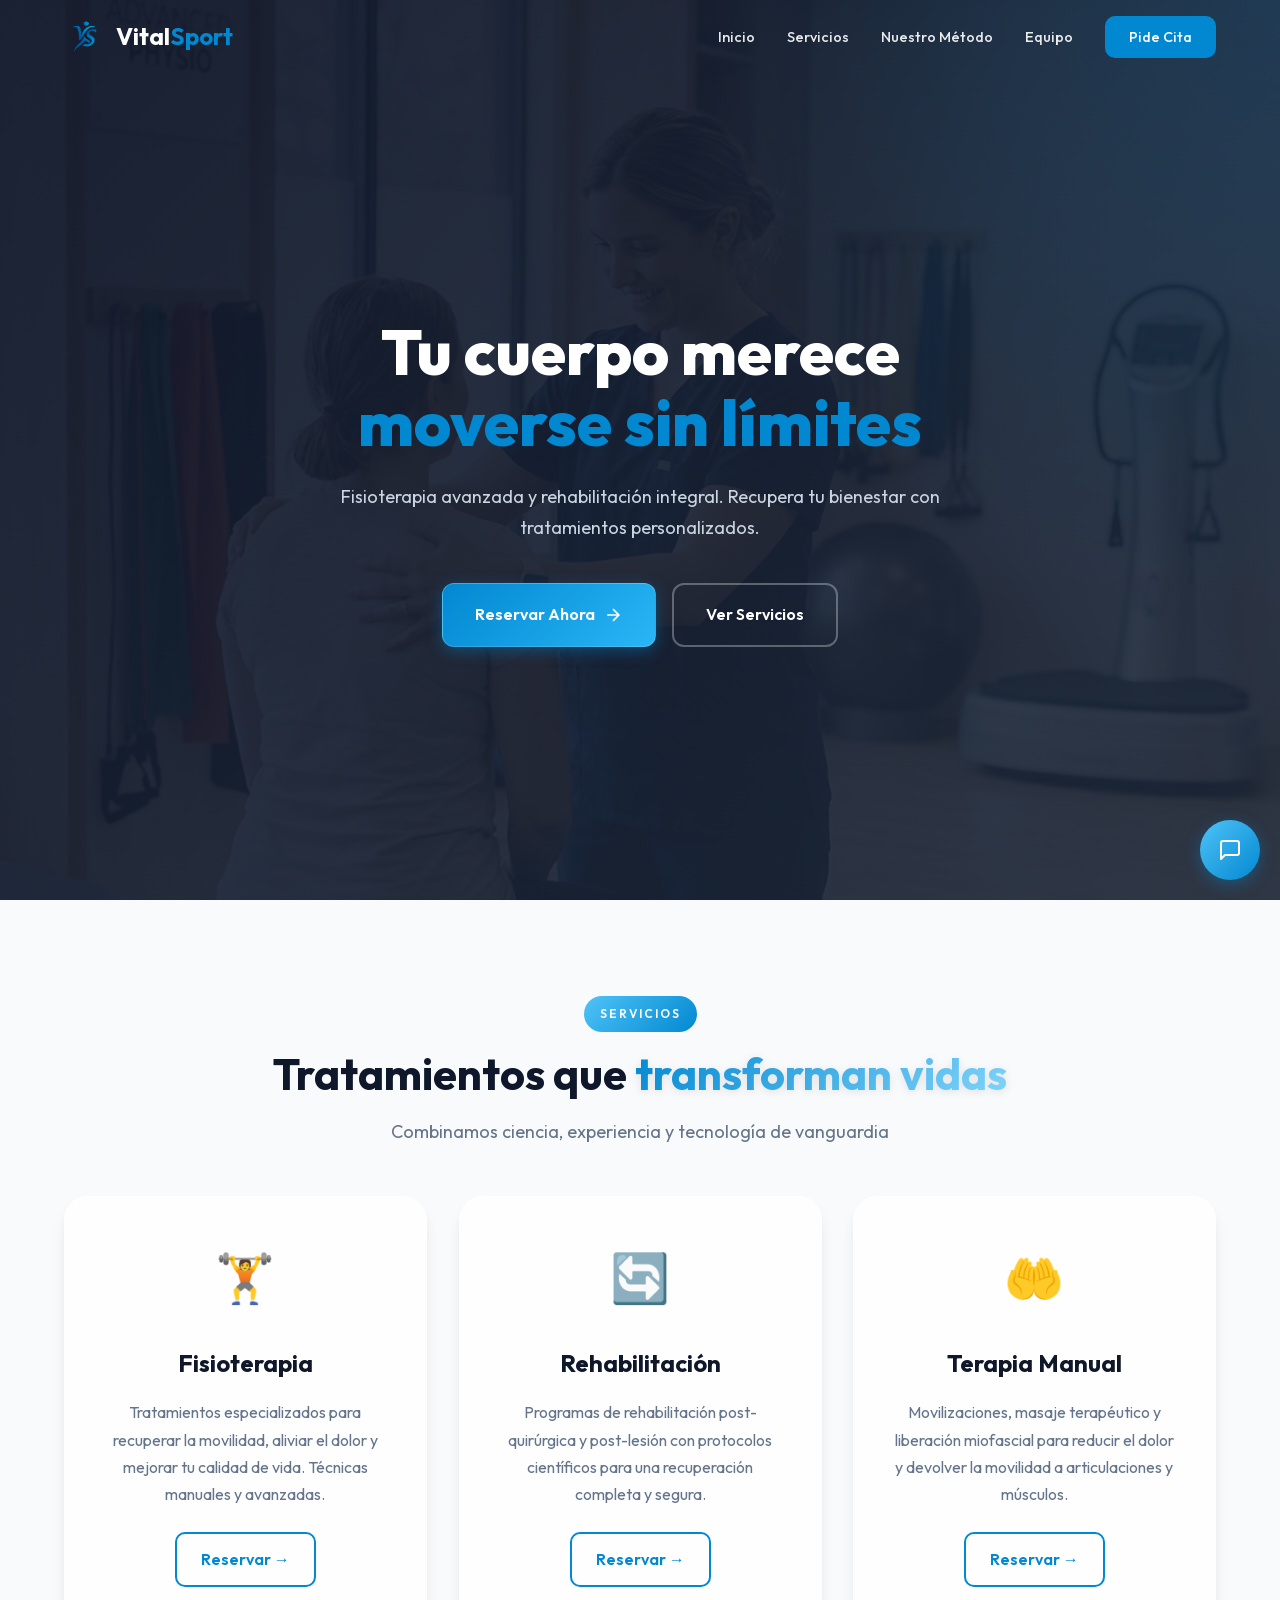
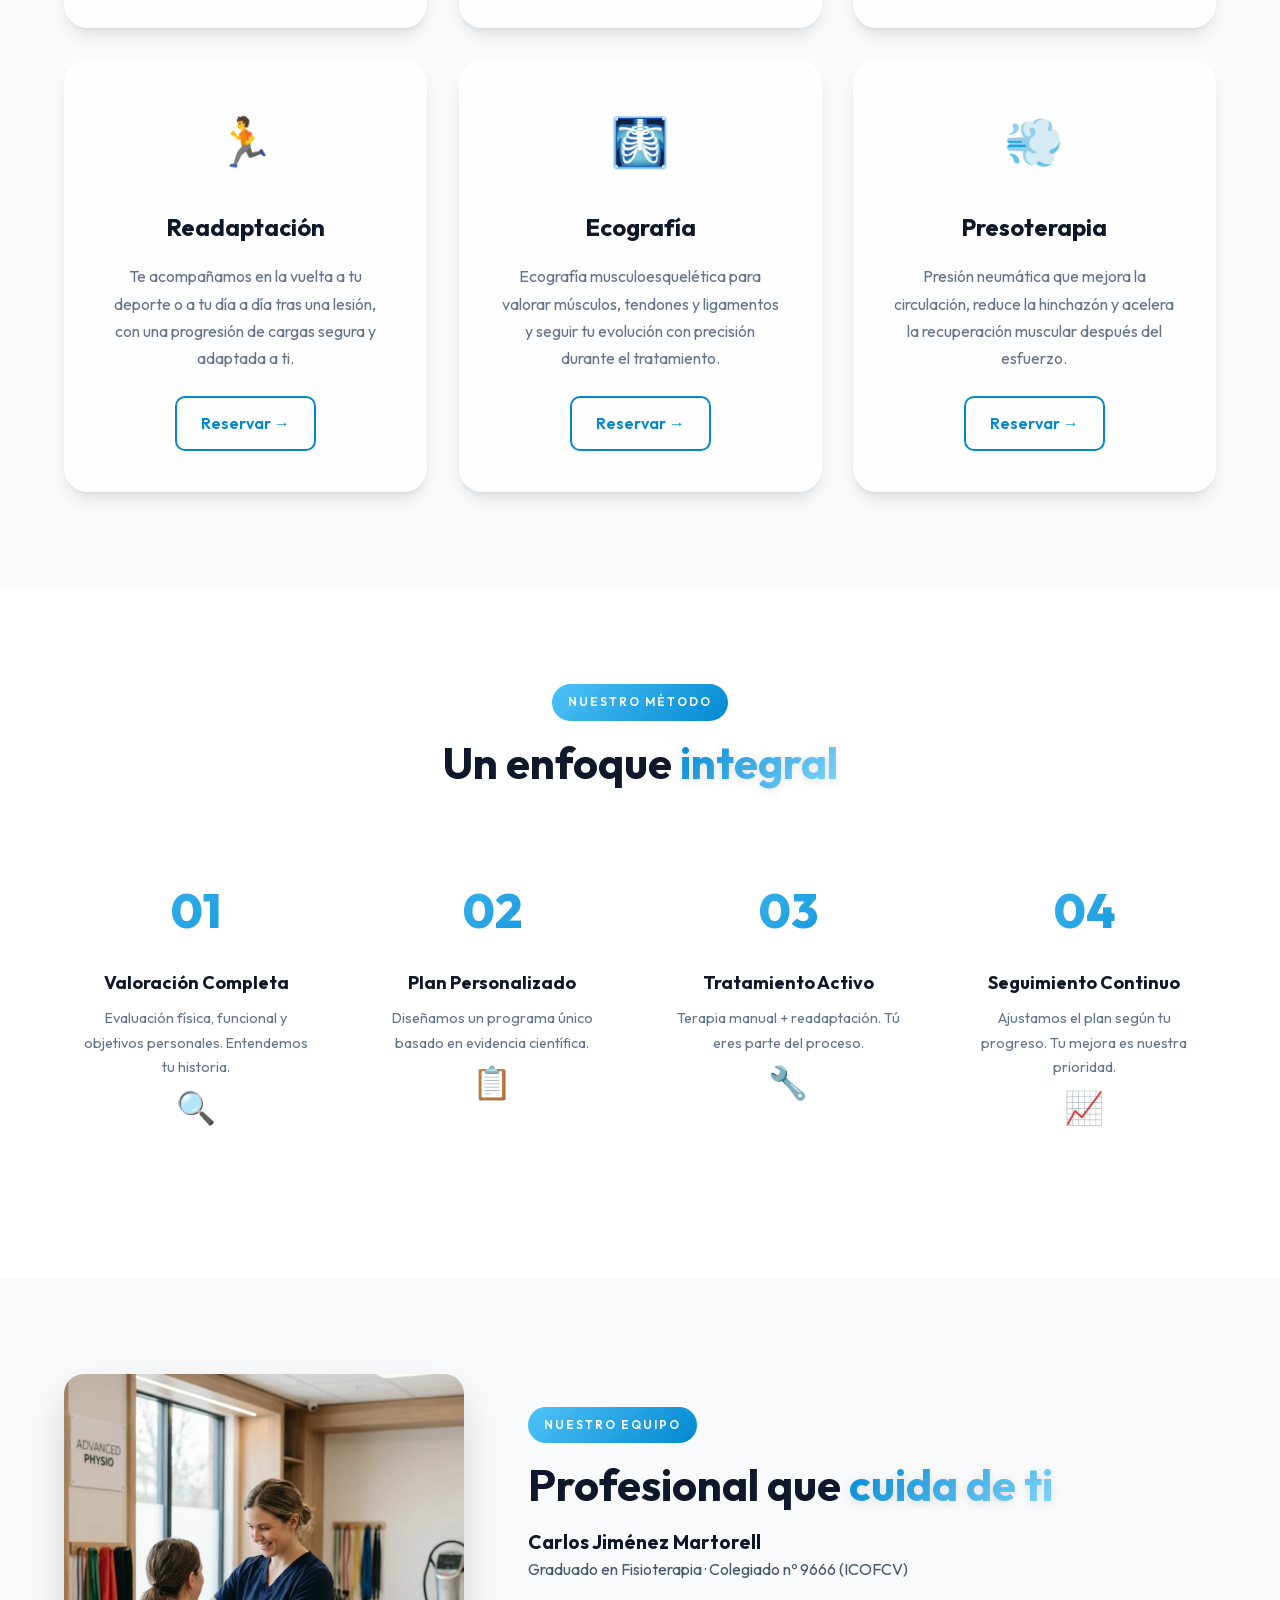
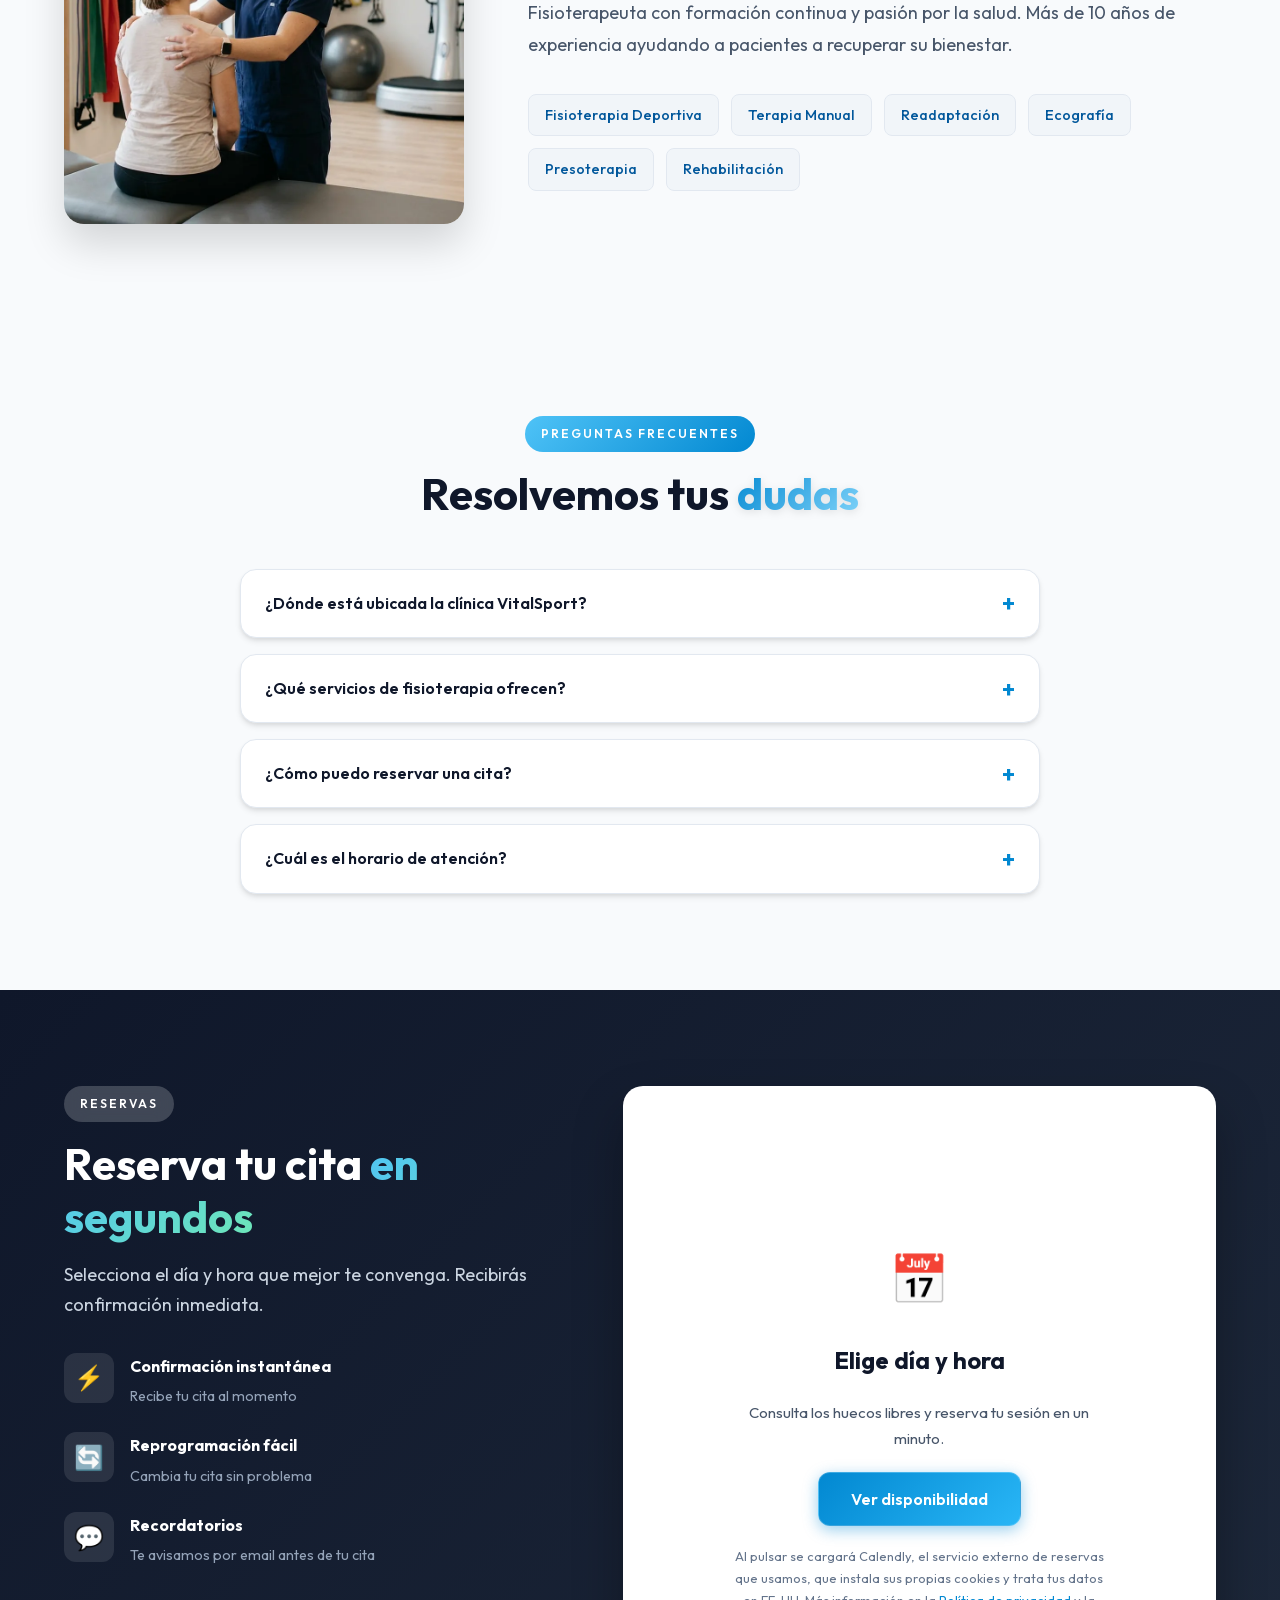
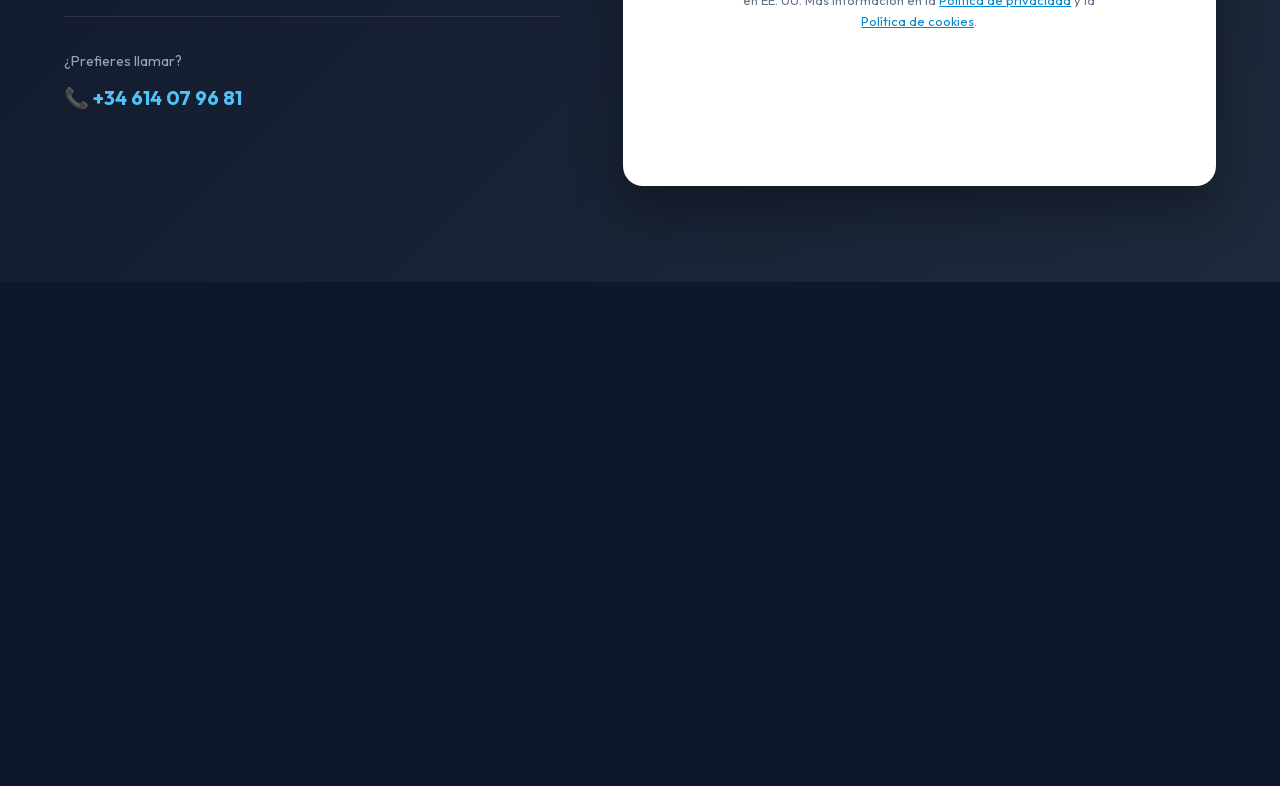
==== commit 78ce4ed1: "seo y adsense: imágenes ligeras, una sola URL canónica y anuncios de Google - Imagen principal en We" ====
--- a/index.html
+++ b/index.html
@@ -7,11 +7,8 @@
 
     <!-- Primary Meta Tags -->
     <title>Fisioterapia en Algemesí | VitalSport</title>
-    <meta name="title" content="VitalSport - Fisioterapia Algemesí Valencia">
     <meta name="description"
         content="🏆 Clínica de Fisioterapia en Algemesí (Valencia). Especialistas en rehabilitación deportiva, terapia manual y readaptación. ✅ Reserva tu cita: 614 07 96 81">
-    <meta name="keywords"
-        content="fisioterapia algemesí, fisioterapeuta algemesí valencia, clínica fisioterapia algemesí, rehabilitación deportiva algemesí, terapia manual algemesí, readaptación lesiones, fisioterapia la ribera, fisio algemesí, ecografía fisioterapia, presoterapia algemesí, vitalsport">
     <meta name="author" content="VitalSport - Clínica de Fisioterapia">
     <meta name="robots" content="index, follow, max-image-preview:large, max-snippet:-1, max-video-preview:-1">
     <link rel="canonical" href="https://vitalsport.es/">
@@ -45,7 +42,8 @@
     <meta property="og:title" content="Fisioterapia Algemesí Valencia | VitalSport - Tu Clínica de Confianza">
     <meta property="og:description"
         content="Clínica de fisioterapia en Algemesí especializada en rehabilitación deportiva y terapia manual. Reserva tu cita: 614 07 96 81">
-    <meta property="og:image" content="https://vitalsport.es/hero-image.png">
+    <meta property="og:image" content="https://vitalsport.es/og-image.jpg">
+    <meta property="og:image:type" content="image/jpeg">
     <meta property="og:image:width" content="1200">
     <meta property="og:image:height" content="630">
     <meta property="og:image:alt" content="VitalSport - Clínica de Fisioterapia en Algemesí">
@@ -57,16 +55,19 @@
     <meta name="twitter:title" content="Fisioterapia Algemesí | VitalSport">
     <meta name="twitter:description"
         content="Clínica de fisioterapia en Algemesí. Rehabilitación deportiva y terapia manual. Reserva: 614 07 96 81">
-    <meta name="twitter:image" content="https://vitalsport.es/hero-image.png">
+    <meta name="twitter:image" content="https://vitalsport.es/og-image.jpg">
     <meta name="twitter:image:alt" content="VitalSport - Clínica de Fisioterapia">
 
     <!-- Performance & Resource Hints -->
-    <link rel="preload" as="image" href="hero-image.png" fetchpriority="high">
-    <link rel="preload" as="image" href="logo_icon.png">
+    <link rel="preload" as="image" href="hero-image.webp" type="image/webp" fetchpriority="high">
     <link rel="preload" href="fonts/outfit-latin.woff2" as="font" type="font/woff2" crossorigin>
 
+    <!-- Google AdSense (anuncios automáticos). El consentimiento RGPD lo gestiona el mensaje de "Privacidad y mensajes" de AdSense -->
+    <script async src="https://pagead2.googlesyndication.com/pagead/js/adsbygoogle.js?client=ca-pub-5103831236537652"
+        crossorigin="anonymous"></script>
+
     <!-- Stylesheet (la fuente Outfit está autoalojada en /fonts) -->
-    <link rel="stylesheet" href="styles.css?v=2.1.1">
+    <link rel="stylesheet" href="styles.css?v=2.2.0">
 
     <!-- JSON-LD Structured Data - LocalBusiness -->
     <script type="application/ld+json">
@@ -395,7 +396,7 @@
             <div class="container">
                 <div class="team__layout team__layout--single">
                     <div class="team__image">
-                        <img src="hero-image.png" alt="Carlos Jiménez Martorell, fisioterapeuta de VitalSport" loading="lazy">
+                        <img src="hero-image.webp" alt="Sesión de fisioterapia en VitalSport" width="1024" height="1024" loading="lazy" decoding="async">
                     </div>
                     <div class="team__info">
                         <span class="section-tag">Nuestro Equipo</span>
--- a/styles.css
+++ b/styles.css
@@ -429,7 +429,7 @@
         align-items: center;
         justify-content: center;
         background: linear-gradient(135deg, var(--secondary) 0%, var(--secondary-light) 100%);
-        background-image: url('hero-image.png');
+        background-image: url('hero-image.webp');
         background-size: cover;
         background-position: center;
         text-align: center;
@@ -1346,6 +1346,7 @@
         border-radius: 15px;
         max-width: 80%;
         word-wrap: break-word;
+        white-space: pre-line;
         font-size: 0.95rem;
         line-height: 1.4;
     }
